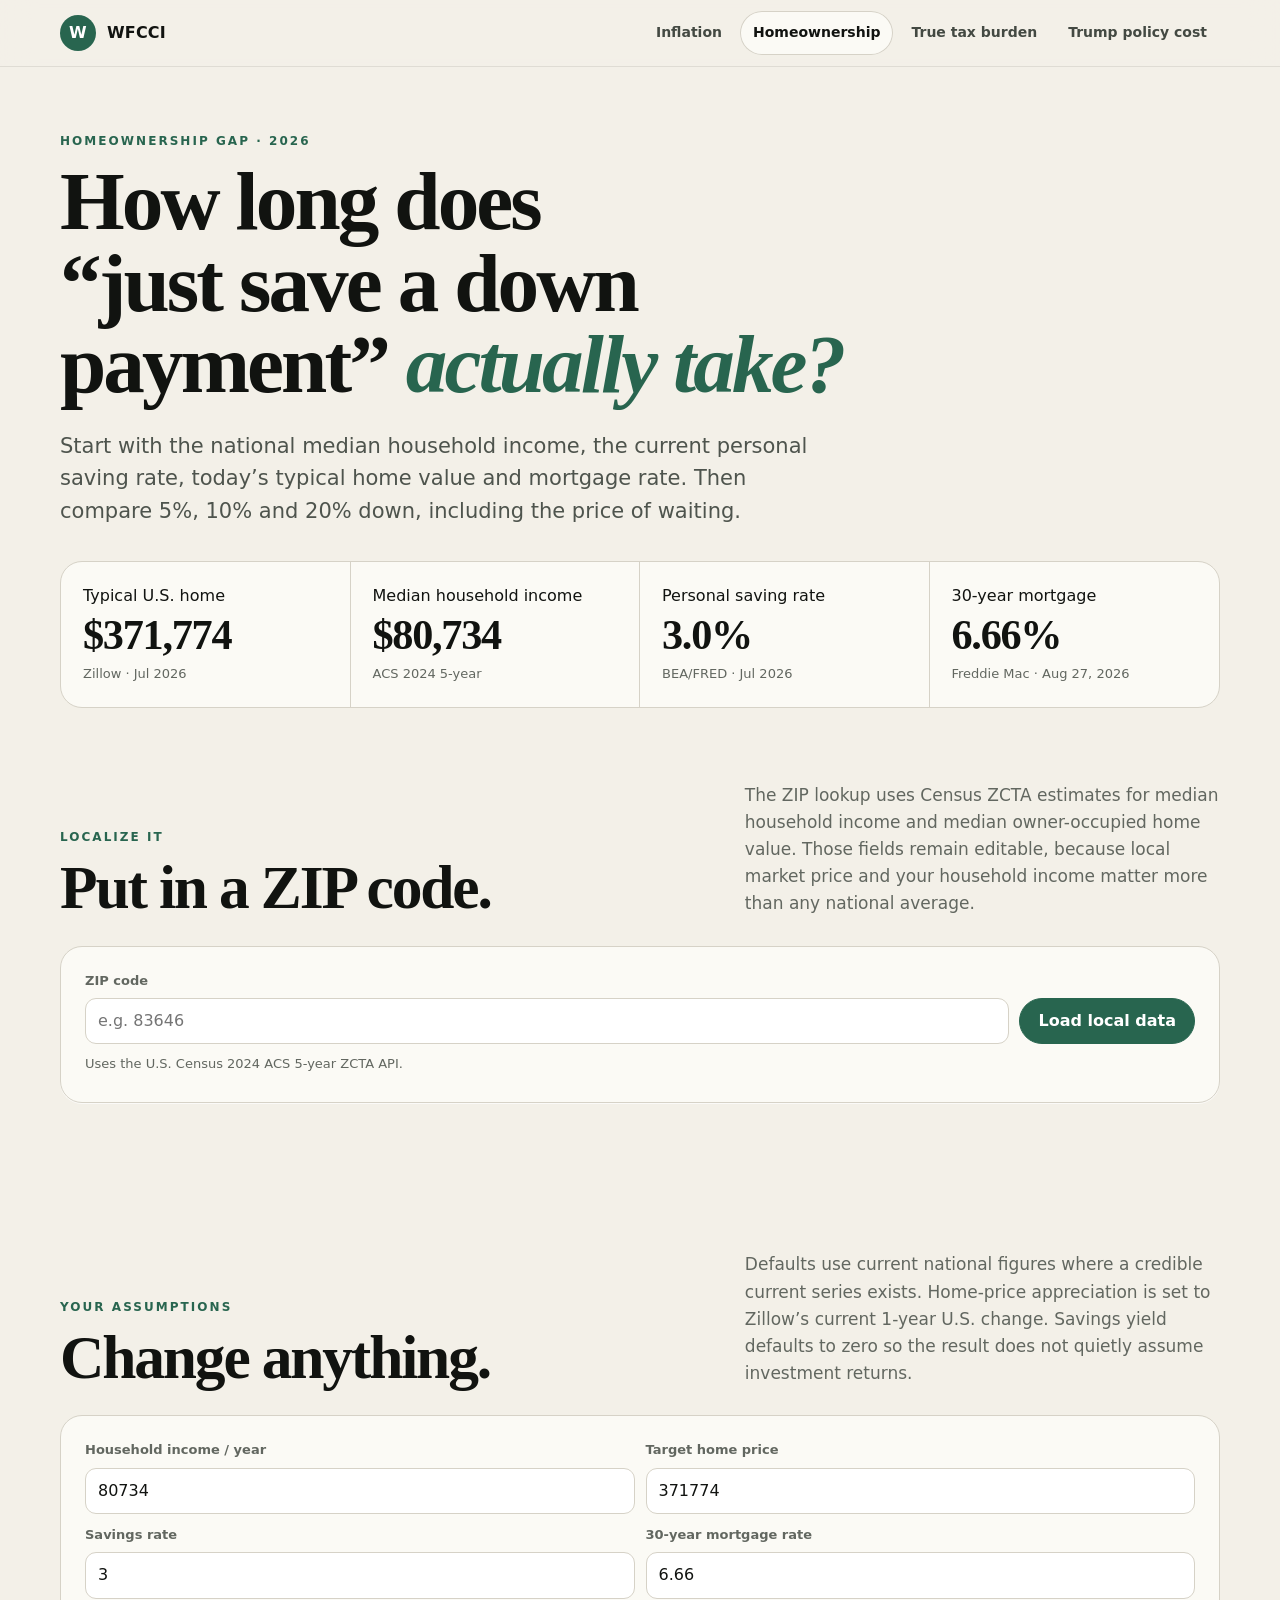
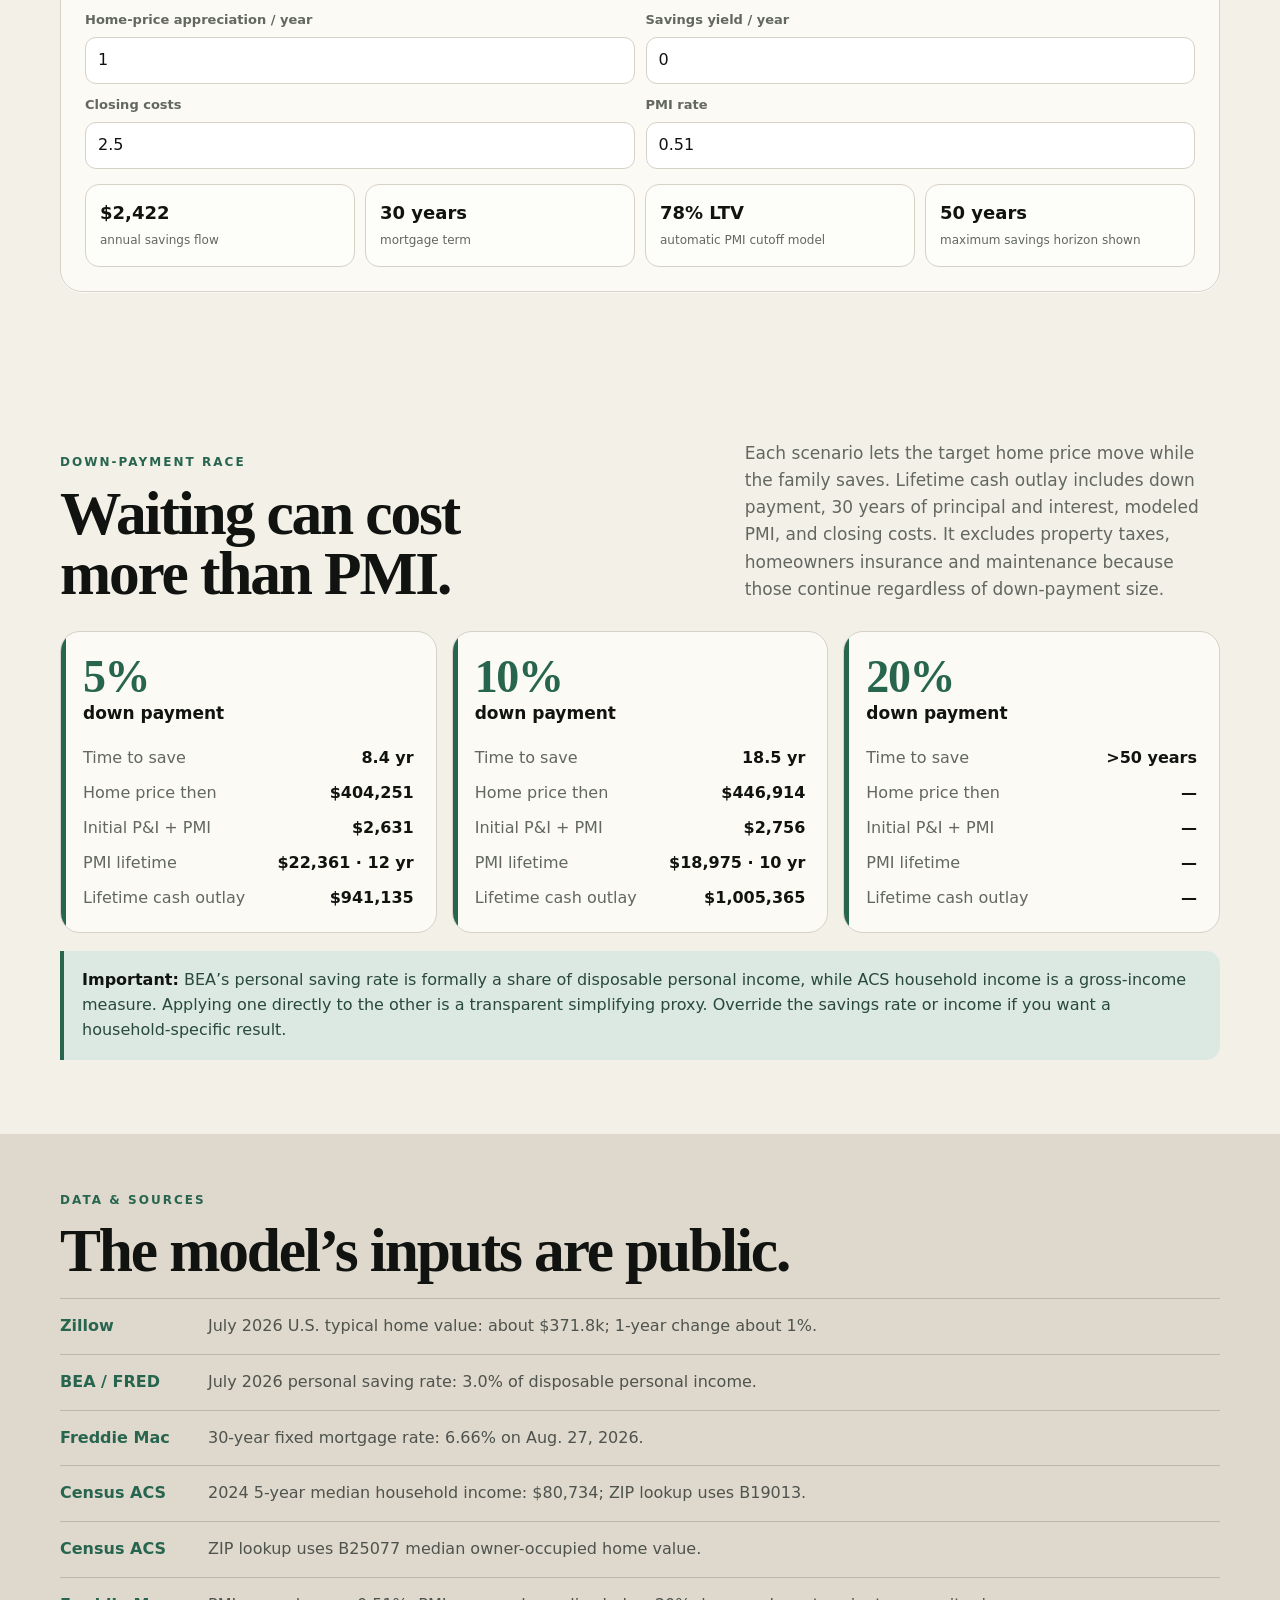
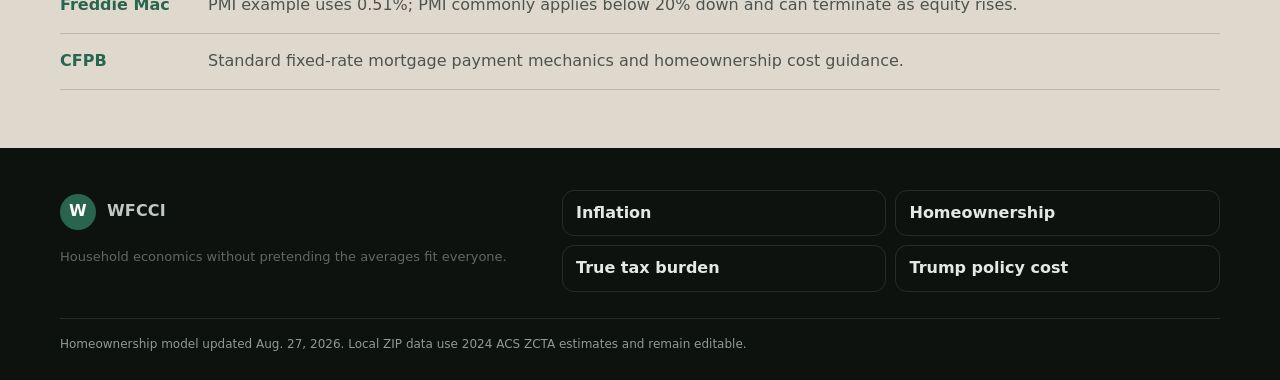
==== homeownership.html @ 3c5f601e "Improve mobile UX and add household cost pages" ====
<!doctype html><html lang="en"><head><meta charset="utf-8"><meta name="viewport" content="width=device-width,initial-scale=1,viewport-fit=cover"><meta name="theme-color" content="#f3f0e8"><title>Homeownership Gap — WFCCI</title><meta name="description" content="How long a working family must save for 5%, 10%, and 20% down, and how waiting changes lifetime home cost."><link rel="stylesheet" href="/site.css"></head>
<body data-page="home">
<header class="site-header"><div class="nav-main shell"><a class="brand" href="/"><span class="brand-mark">W</span><span>WFCCI</span></a><nav class="desktop-nav" aria-label="Primary"><a class="nav-link" data-nav="inflation" href="/">Inflation</a><a class="nav-link" data-nav="home" href="/homeownership.html">Homeownership</a><a class="nav-link" data-nav="tax" href="/tax-burden.html">True tax burden</a><a class="nav-link" data-nav="trump" href="/trump-cost.html">Trump policy cost</a></nav></div><nav class="mobile-tabs" aria-label="Primary mobile"><a class="nav-link" data-nav="inflation" href="/">Inflation</a><a class="nav-link" data-nav="home" href="/homeownership.html">Home</a><a class="nav-link" data-nav="tax" href="/tax-burden.html">Taxes</a><a class="nav-link" data-nav="trump" href="/trump-cost.html">Trump cost</a></nav></header>
<main>
<section class="page-intro shell"><p class="kicker">Homeownership gap · 2026</p><h1 class="display">How long does “just save a down payment” <em>actually take?</em></h1><p class="lead">Start with the national median household income, the current personal saving rate, today’s typical home value and mortgage rate. Then compare 5%, 10% and 20% down, including the price of waiting.</p></section>
<section class="shell metric-grid"><article class="metric"><span>Typical U.S. home</span><strong id="homeBase">$371,774</strong><p>Zillow · Jul 2026</p></article><article class="metric"><span>Median household income</span><strong id="incomeBase">$80,734</strong><p>ACS 2024 5-year</p></article><article class="metric"><span>Personal saving rate</span><strong>3.0%</strong><p>BEA/FRED · Jul 2026</p></article><article class="metric"><span>30-year mortgage</span><strong>6.66%</strong><p>Freddie Mac · Aug 27, 2026</p></article></section>
<section class="section shell"><div class="section-head"><div><p class="kicker">Localize it</p><h2 class="section-title">Put in a ZIP code.</h2></div><p>The ZIP lookup uses Census ZCTA estimates for median household income and median owner-occupied home value. Those fields remain editable, because local market price and your household income matter more than any national average.</p></div><div class="card card-pad"><form class="inline-form" id="zipForm"><div class="light-field"><label for="zipCode">ZIP code</label><input id="zipCode" inputmode="numeric" autocomplete="postal-code" maxlength="5" placeholder="e.g. 83646"></div><button class="btn primary" type="submit">Load local data</button></form><div class="status" id="zipStatus" aria-live="polite">Uses the U.S. Census 2024 ACS 5-year ZCTA API.</div></div></section>
<section class="section shell"><div class="section-head"><div><p class="kicker">Your assumptions</p><h2 class="section-title">Change anything.</h2></div><p>Defaults use current national figures where a credible current series exists. Home-price appreciation is set to Zillow’s current 1-year U.S. change. Savings yield defaults to zero so the result does not quietly assume investment returns.</p></div><div class="card card-pad"><div class="field-grid"><div class="light-field"><label for="householdIncome">Household income / year</label><input data-home-input id="householdIncome" type="number" inputmode="decimal" value="80734" min="0" step="1000"></div><div class="light-field"><label for="homePrice">Target home price</label><input data-home-input id="homePrice" type="number" inputmode="decimal" value="371774" min="0" step="5000"></div><div class="light-field"><label for="saveRate">Savings rate</label><input data-home-input id="saveRate" type="number" inputmode="decimal" value="3" min="0" max="100" step="0.1"></div><div class="light-field"><label for="mortgageRate">30-year mortgage rate</label><input data-home-input id="mortgageRate" type="number" inputmode="decimal" value="6.66" min="0" max="25" step="0.01"></div><div class="light-field"><label for="appreciationRate">Home-price appreciation / year</label><input data-home-input id="appreciationRate" type="number" inputmode="decimal" value="1" min="0" max="20" step="0.1"></div><div class="light-field"><label for="saveYield">Savings yield / year</label><input data-home-input id="saveYield" type="number" inputmode="decimal" value="0" min="0" max="20" step="0.1"></div><div class="light-field"><label for="closingRate">Closing costs</label><input data-home-input id="closingRate" type="number" inputmode="decimal" value="2.5" min="0" max="10" step="0.1"></div><div class="light-field"><label for="pmiRate">PMI rate</label><input data-home-input id="pmiRate" type="number" inputmode="decimal" value="0.51" min="0" max="5" step="0.01"></div></div><div class="assumption-strip"><div class="assumption"><strong id="annualSavings">—</strong><span>annual savings flow</span></div><div class="assumption"><strong>30 years</strong><span>mortgage term</span></div><div class="assumption"><strong>78% LTV</strong><span>automatic PMI cutoff model</span></div><div class="assumption"><strong>50 years</strong><span>maximum savings horizon shown</span></div></div></div></section>
<section class="section shell"><div class="section-head"><div><p class="kicker">Down-payment race</p><h2 class="section-title">Waiting can cost more than PMI.</h2></div><p>Each scenario lets the target home price move while the family saves. Lifetime cash outlay includes down payment, 30 years of principal and interest, modeled PMI, and closing costs. It excludes property taxes, homeowners insurance and maintenance because those continue regardless of down-payment size.</p></div><div class="scenario-grid"><article class="scenario" data-dp="5"><div class="dp">5%</div><h3>down payment</h3><dl><div><dt>Time to save</dt><dd data-years>—</dd></div><div><dt>Home price then</dt><dd data-price>—</dd></div><div><dt>Initial P&amp;I + PMI</dt><dd data-monthly>—</dd></div><div><dt>PMI lifetime</dt><dd data-pmi>—</dd></div><div><dt>Lifetime cash outlay</dt><dd data-outlay>—</dd></div></dl></article><article class="scenario" data-dp="10"><div class="dp">10%</div><h3>down payment</h3><dl><div><dt>Time to save</dt><dd data-years>—</dd></div><div><dt>Home price then</dt><dd data-price>—</dd></div><div><dt>Initial P&amp;I + PMI</dt><dd data-monthly>—</dd></div><div><dt>PMI lifetime</dt><dd data-pmi>—</dd></div><div><dt>Lifetime cash outlay</dt><dd data-outlay>—</dd></div></dl></article><article class="scenario" data-dp="20"><div class="dp">20%</div><h3>down payment</h3><dl><div><dt>Time to save</dt><dd data-years>—</dd></div><div><dt>Home price then</dt><dd data-price>—</dd></div><div><dt>Initial P&amp;I + PMI</dt><dd data-monthly>—</dd></div><div><dt>PMI lifetime</dt><dd data-pmi>—</dd></div><div><dt>Lifetime cash outlay</dt><dd data-outlay>—</dd></div></dl></article></div><div class="callout" style="margin-top:18px"><strong>Important:</strong> BEA’s personal saving rate is formally a share of disposable personal income, while ACS household income is a gross-income measure. Applying one directly to the other is a transparent simplifying proxy. Override the savings rate or income if you want a household-specific result.</div></section>
<section class="source-section"><div class="shell"><p class="kicker">Data & sources</p><h2 class="section-title">The model’s inputs are public.</h2><div class="source-list"><a class="source-link" href="https://www.zillow.com/research/"><strong>Zillow</strong><span>July 2026 U.S. typical home value: about $371.8k; 1-year change about 1%.</span></a><a class="source-link" href="https://fred.stlouisfed.org/data/PSAVERT"><strong>BEA / FRED</strong><span>July 2026 personal saving rate: 3.0% of disposable personal income.</span></a><a class="source-link" href="https://www.freddiemac.com/pmms"><strong>Freddie Mac</strong><span>30-year fixed mortgage rate: 6.66% on Aug. 27, 2026.</span></a><a class="source-link" href="https://data.census.gov/table/ACSDT5Y2024.B19013"><strong>Census ACS</strong><span>2024 5-year median household income: $80,734; ZIP lookup uses B19013.</span></a><a class="source-link" href="https://data.census.gov/table/ACSDT5Y2024.B25077"><strong>Census ACS</strong><span>ZIP lookup uses B25077 median owner-occupied home value.</span></a><a class="source-link" href="https://myhome.freddiemac.com/buying/breaking-down-pmi"><strong>Freddie Mac</strong><span>PMI example uses 0.51%; PMI commonly applies below 20% down and can terminate as equity rises.</span></a><a class="source-link" href="https://www.consumerfinance.gov/ask-cfpb/how-do-mortgage-lenders-calculate-monthly-payments-en-1965/"><strong>CFPB</strong><span>Standard fixed-rate mortgage payment mechanics and homeownership cost guidance.</span></a></div></div></section>
</main>
<footer class="site-footer"><div class="shell"><div class="footer-grid"><div><a class="brand" href="/"><span class="brand-mark">W</span><span>WFCCI</span></a><p class="small">Household economics without pretending the averages fit everyone.</p></div><nav class="footer-nav" aria-label="Footer"><a href="/">Inflation</a><a href="/homeownership.html">Homeownership</a><a href="/tax-burden.html">True tax burden</a><a href="/trump-cost.html">Trump policy cost</a></nav></div><div class="footer-note">Homeownership model updated Aug. 27, 2026. Local ZIP data use 2024 ACS ZCTA estimates and remain editable.</div></div></footer>
<script src="/app.js" defer></script></body></html>
---- site.css ----
:root{
  --bg:#f3f0e8;--paper:#fbfaf5;--ink:#111310;--muted:#626760;--line:#d6d2c7;
  --green:#28654f;--green-2:#387d65;--green-soft:#dce9e2;--gold:#b68435;
  --dark:#101714;--dark-2:#18221d;--danger:#9a3d34;--shadow:0 14px 40px rgba(20,24,20,.07);
  --radius:22px;--radius-sm:15px;--max:1160px;
}
*{box-sizing:border-box}
html{scroll-behavior:smooth;-webkit-text-size-adjust:100%}
body{margin:0;background:var(--bg);color:var(--ink);font-family:system-ui,-apple-system,BlinkMacSystemFont,"Segoe UI",sans-serif;line-height:1.55}
a{color:inherit}
button,input,select{font:inherit}
button,a,input,select{touch-action:manipulation}
img,svg{display:block;max-width:100%}
.shell{width:min(var(--max),calc(100% - 36px));margin-inline:auto}
.kicker{margin:0 0 12px;color:var(--green);font-size:12px;line-height:1.35;font-weight:850;letter-spacing:.17em;text-transform:uppercase}
.display,.section-title{margin:0;font-family:Georgia,"Times New Roman",serif;letter-spacing:-.035em;line-height:.98;text-wrap:balance}
.display{font-size:clamp(54px,6.5vw,86px)}
.section-title{font-size:clamp(40px,4.8vw,62px)}
.display em,.section-title em{color:var(--green);font-style:italic}
.lead{max-width:760px;margin:24px 0 0;color:#4e544d;font-size:clamp(18px,2vw,21px);line-height:1.55;text-wrap:pretty}
.muted{color:var(--muted)}
.small{font-size:13px;color:var(--muted)}
.num{font-family:Georgia,"Times New Roman",serif;font-variant-numeric:tabular-nums}

.site-header{position:sticky;top:0;z-index:50;background:color-mix(in srgb,var(--bg) 94%,transparent);backdrop-filter:blur(16px);border-bottom:1px solid rgba(17,19,16,.09)}
.nav-main{min-height:66px;display:flex;align-items:center;justify-content:space-between;gap:24px}
.brand{display:inline-flex;align-items:center;gap:11px;min-height:44px;text-decoration:none;font-weight:850;letter-spacing:.01em}
.brand-mark{width:36px;height:36px;border-radius:50%;display:grid;place-items:center;background:var(--green);color:white;font-weight:900}
.desktop-nav{display:flex;align-items:center;gap:5px}
.nav-link{display:inline-flex;min-height:44px;align-items:center;border-radius:999px;padding:9px 13px;text-decoration:none;font-size:14px;font-weight:720;color:#434942;white-space:nowrap}
.nav-link:hover,.nav-link[aria-current="page"]{background:var(--paper);color:var(--ink);box-shadow:inset 0 0 0 1px var(--line)}
.mobile-tabs{display:none;padding:0 18px 9px;gap:8px;overflow-x:auto;scrollbar-width:none;-webkit-overflow-scrolling:touch}
.mobile-tabs::-webkit-scrollbar{display:none}
.mobile-tabs .nav-link{flex:0 0 auto;background:rgba(255,255,255,.42);box-shadow:inset 0 0 0 1px rgba(17,19,16,.08)}
.mobile-tabs .nav-link[aria-current="page"]{background:var(--green);color:#fff;box-shadow:none}

.btn{display:inline-flex;min-height:46px;align-items:center;justify-content:center;gap:8px;border:1px solid var(--line);border-radius:999px;background:transparent;color:inherit;padding:10px 18px;text-decoration:none;font-weight:780;cursor:pointer}
.btn:hover{background:rgba(255,255,255,.52)}
.btn.primary{background:var(--green);border-color:var(--green);color:#fff}
.btn.primary:hover{background:#1f5642}
.btn.dark{background:var(--dark);border-color:var(--dark);color:#fff}

.hero{display:grid;grid-template-columns:minmax(0,1.25fr) minmax(280px,.75fr);gap:54px;align-items:center;padding:72px 0 44px}
.hero-actions{display:flex;gap:12px;flex-wrap:wrap;margin-top:30px}
.hero-card{background:var(--dark);color:#fff;border-radius:30px;padding:29px;box-shadow:var(--shadow)}
.hero-card .hero-number{font:700 clamp(62px,8vw,104px)/.9 Georgia,serif;letter-spacing:-.045em;margin:20px 0 12px;font-variant-numeric:tabular-nums}
.hero-card .subtle{color:#aab5af}
.hero-card-grid{display:grid;grid-template-columns:1fr 1fr;gap:16px;margin-top:24px;padding-top:18px;border-top:1px solid rgba(255,255,255,.13)}
.hero-card-grid>div{display:flex;justify-content:space-between;gap:10px}

.metric-grid{display:grid;grid-template-columns:repeat(4,1fr);background:var(--paper);border:1px solid var(--line);border-radius:var(--radius);overflow:hidden}
.metric{padding:22px;border-right:1px solid var(--line);min-width:0}
.metric:last-child{border-right:0}
.metric strong{display:block;margin-top:5px;font:700 clamp(31px,3.3vw,46px)/1 Georgia,serif;letter-spacing:-.03em;font-variant-numeric:tabular-nums}
.metric p{margin:8px 0 0;color:var(--muted);font-size:13px}

.section{padding:74px 0}
.section-head{display:grid;grid-template-columns:minmax(0,1.15fr) minmax(280px,.85fr);gap:42px;align-items:end;margin-bottom:28px}
.section-head>p{margin:0;color:var(--muted);font-size:17px;line-height:1.6;text-wrap:pretty}
.card{background:var(--paper);border:1px solid var(--line);border-radius:var(--radius);box-shadow:0 1px 0 rgba(255,255,255,.7);overflow:hidden}
.card-pad{padding:24px}
.chart-card{overflow:hidden}
.chart-toolbar{display:flex;align-items:center;justify-content:space-between;gap:14px;min-height:60px;padding:12px 18px;border-bottom:1px solid var(--line);font-size:14px}
.legend{display:flex;gap:16px;align-items:center;font-weight:750;flex-wrap:wrap}
.legend-item{display:flex;align-items:center;gap:7px}
.dot{width:10px;height:10px;border-radius:50%;display:inline-block;flex:0 0 auto}.dot.green{background:var(--green-2)}.dot.gold{background:var(--gold)}.dot.red{background:var(--danger)}
.chart-wrap{position:relative;width:100%;padding:8px 10px 10px}
.chart-wrap svg{width:100%;height:390px;overflow:visible}
.chart-note{min-height:22px;color:var(--muted);font-variant-numeric:tabular-nums}

.grid-3{display:grid;grid-template-columns:repeat(3,1fr);gap:15px}
.grid-2{display:grid;grid-template-columns:repeat(2,1fr);gap:16px}
.info-card{background:var(--paper);border:1px solid var(--line);border-radius:18px;padding:21px}
.info-card h3{margin:0 0 7px;font-size:18px}
.info-card .big{display:block;font:700 38px/1 Georgia,serif;letter-spacing:-.03em;color:var(--green);font-variant-numeric:tabular-nums}
.info-card p{margin:10px 0 0;color:var(--muted);font-size:14px}
.bar{height:8px;background:#e7e2d7;border-radius:999px;overflow:hidden;margin-top:14px}.bar>i{display:block;height:100%;background:var(--green-2);border-radius:inherit}

.dark-section{background:var(--dark);color:#fff;padding:76px 0}
.dark-section .kicker{color:#93c9b2}.dark-section .section-head>p,.dark-section .muted,.dark-section .small{color:#aab4ae}
.dark-card{background:var(--dark-2);border:1px solid rgba(255,255,255,.11);border-radius:22px;padding:23px}
.dark-card h3{margin:0 0 5px}.dark-card p{color:#aab4ae}
.field-grid{display:grid;grid-template-columns:repeat(2,1fr);gap:11px}
.field{display:grid;gap:7px}
.field label{font-size:13px;color:#b8c1bc;font-weight:700}
.field input,.field select,.light-field input,.light-field select{width:100%;min-height:46px;border-radius:11px;border:1px solid rgba(255,255,255,.12);background:#0f1512;color:#fff;padding:10px 12px;outline:none}
.field input:focus,.field select:focus{border-color:#72aa92;box-shadow:0 0 0 3px rgba(114,170,146,.17)}
.light-field{display:grid;gap:7px}
.light-field label{font-size:13px;color:var(--muted);font-weight:730}
.light-field input,.light-field select{background:#fff;color:var(--ink);border:1px solid var(--line)}
.light-field input:focus,.light-field select:focus{border-color:var(--green);box-shadow:0 0 0 3px rgba(40,101,79,.12)}
.result-big{font:700 clamp(46px,6vw,68px)/1 Georgia,serif;color:#9bd0b8;letter-spacing:-.035em;font-variant-numeric:tabular-nums;margin:10px 0 18px}
.result-list{display:grid;gap:11px;padding-top:16px;border-top:1px solid rgba(255,255,255,.12)}
.result-row{display:flex;justify-content:space-between;gap:20px;align-items:baseline}
.result-row span{color:#b6bfba}.result-row strong{font-variant-numeric:tabular-nums;text-align:right}

.table-wrap{overflow:auto;-webkit-overflow-scrolling:touch}
table{border-collapse:collapse;width:100%;min-width:720px}
th,td{padding:12px 14px;border-bottom:1px solid var(--line);text-align:right;font-variant-numeric:tabular-nums}
th{font-size:11px;text-transform:uppercase;letter-spacing:.08em;color:var(--muted)}
th:first-child,td:first-child{text-align:left}

.source-section{background:#dfd9cd;padding:58px 0}
.source-list{display:grid;gap:0;margin-top:18px;border-top:1px solid #beb7aa}
.source-link{display:grid;grid-template-columns:130px 1fr;gap:18px;padding:15px 0;border-bottom:1px solid #beb7aa;text-decoration:none}
.source-link strong{color:var(--green)}
.source-link span{color:#4e534d}

.page-intro{padding:66px 0 34px}
.page-intro .display{max-width:950px}
.control-panel{display:grid;grid-template-columns:minmax(0,1fr) minmax(300px,.8fr);gap:16px}
.inline-form{display:flex;gap:10px;align-items:end;flex-wrap:wrap}
.inline-form .light-field{min-width:190px;flex:1}
.status{min-height:24px;margin-top:10px;color:var(--muted);font-size:13px}
.scenario-grid{display:grid;grid-template-columns:repeat(3,1fr);gap:15px}
.scenario{position:relative;background:var(--paper);border:1px solid var(--line);border-radius:20px;padding:22px;overflow:hidden}
.scenario::before{content:"";position:absolute;inset:0 auto 0 0;width:5px;background:var(--green)}
.scenario h3{margin:0 0 2px;font-size:17px}.scenario .dp{font:700 46px/1 Georgia,serif;color:var(--green);letter-spacing:-.03em}
.scenario dl{display:grid;gap:10px;margin:20px 0 0}.scenario dl div{display:flex;justify-content:space-between;gap:15px}.scenario dt{color:var(--muted)}.scenario dd{margin:0;font-weight:780;text-align:right;font-variant-numeric:tabular-nums}
.assumption-strip{display:grid;grid-template-columns:repeat(4,1fr);gap:10px;margin-top:15px}.assumption{background:rgba(255,255,255,.45);border:1px solid var(--line);border-radius:14px;padding:14px}.assumption strong{display:block;font-size:18px;font-variant-numeric:tabular-nums}.assumption span{color:var(--muted);font-size:12px}

.tax-hero-number{font:700 clamp(64px,10vw,118px)/.85 Georgia,serif;color:var(--green);letter-spacing:-.05em;font-variant-numeric:tabular-nums;margin:20px 0 6px}
.tax-breakdown{display:grid;grid-template-columns:1fr 1fr;gap:12px;margin-top:18px}.tax-block{border-radius:16px;padding:17px;background:#f0ece2;border:1px solid var(--line)}.tax-block b{display:block;font:700 36px/1 Georgia,serif;letter-spacing:-.03em}.tax-block span{color:var(--muted);font-size:13px}
.tax-stack{display:flex;height:28px;border-radius:999px;overflow:hidden;background:#e4ded1;margin:18px 0 8px}.tax-stack .federal{background:var(--green);height:100%}.tax-stack .state{background:var(--gold);height:100%}
.chip-grid{display:flex;flex-wrap:wrap;gap:8px}.chip{display:inline-flex;align-items:center;min-height:38px;padding:7px 11px;border-radius:999px;background:#ece7dc;border:1px solid var(--line);font-size:13px;font-weight:700;color:#4f554f}

.policy-ledger{display:grid;grid-template-columns:repeat(3,1fr);gap:15px}.policy-card{background:var(--paper);border:1px solid var(--line);border-radius:20px;padding:21px}.policy-card .value{font:700 42px/1 Georgia,serif;letter-spacing:-.03em;font-variant-numeric:tabular-nums}.policy-card.cost .value{color:var(--danger)}.policy-card.offset .value{color:var(--green)}.policy-card.neutral .value{color:var(--gold)}.policy-card h3{margin:9px 0 6px;font-size:17px}.policy-card p{margin:0;color:var(--muted);font-size:13px}
.callout{border-left:4px solid var(--green);background:var(--green-soft);padding:17px 18px;border-radius:0 14px 14px 0;color:#29493d}.callout strong{color:var(--ink)}

.site-footer{background:#0d120f;color:#c1c8c4;padding:42px 0 26px}
.footer-grid{display:grid;grid-template-columns:1fr 1.4fr;gap:32px;align-items:start}.footer-nav{display:grid;grid-template-columns:repeat(2,minmax(0,1fr));gap:9px}.footer-nav a{display:flex;min-height:46px;align-items:center;padding:10px 13px;border:1px solid rgba(255,255,255,.11);border-radius:12px;text-decoration:none;color:#e4e8e5;font-weight:700}.footer-nav a:hover{background:rgba(255,255,255,.06)}.footer-note{margin-top:26px;padding-top:16px;border-top:1px solid rgba(255,255,255,.1);font-size:12px;color:#8f9a94}

@media(max-width:900px){
  .desktop-nav{display:none}.mobile-tabs{display:flex}
  .hero,.section-head,.control-panel,.footer-grid{grid-template-columns:1fr}
  .hero{gap:28px;padding-top:50px}
  .metric-grid{grid-template-columns:1fr 1fr}.metric:nth-child(2){border-right:0}.metric:nth-child(-n+2){border-bottom:1px solid var(--line)}
  .grid-3,.scenario-grid,.policy-ledger{grid-template-columns:1fr 1fr}
  .grid-2{grid-template-columns:1fr}
  .assumption-strip{grid-template-columns:1fr 1fr}
  .section-head{gap:18px}.section-head>p{max-width:760px}
}
@media(max-width:640px){
  .shell{width:min(100% - 28px,var(--max))}
  .nav-main{min-height:62px}.brand-mark{width:34px;height:34px}.mobile-tabs{padding-inline:14px}
  .display{font-size:clamp(42px,13vw,50px);line-height:.99;letter-spacing:-.03em}.section-title{font-size:clamp(35px,10vw,44px);line-height:1.01}
  .lead{font-size:18px;margin-top:18px;line-height:1.5}
  .hero{padding:43px 0 32px}.hero-actions{display:grid;grid-template-columns:1fr;margin-top:24px}.hero-actions .btn{width:100%}
  .hero-card{padding:22px;border-radius:23px}.hero-card .hero-number{font-size:64px;margin-top:14px}.hero-card-grid{grid-template-columns:1fr;gap:9px}
  .metric{padding:18px 15px}.metric strong{font-size:clamp(29px,9vw,38px)}.metric span{font-size:15px}
  .section{padding:55px 0}.section-head{margin-bottom:22px}.section-head>p{font-size:16px}
  .chart-toolbar{align-items:flex-start;flex-direction:column;gap:6px;padding:13px 14px}.chart-wrap{padding:4px 6px 8px}.chart-wrap svg{height:300px}.chart-note{font-size:13px}
  .grid-3,.scenario-grid,.policy-ledger,.field-grid{grid-template-columns:1fr}
  .card-pad,.dark-card,.info-card,.scenario,.policy-card{padding:18px}
  .dark-section{padding:58px 0}.result-big{font-size:52px}.result-row{gap:10px;font-size:14px}
  .assumption-strip{grid-template-columns:1fr 1fr}.assumption{padding:12px}.assumption strong{font-size:16px}
  .source-section{padding:46px 0}.source-link{grid-template-columns:1fr;gap:3px;padding:14px 0}.source-link span{font-size:14px}
  .page-intro{padding:46px 0 28px}.inline-form{display:grid;grid-template-columns:1fr}.inline-form .light-field{min-width:0}.inline-form .btn{width:100%}
  .tax-breakdown{grid-template-columns:1fr}.tax-hero-number{font-size:78px}
  .footer-grid{gap:24px}.footer-nav{grid-template-columns:1fr}.site-footer{padding-top:34px}
}
@media(prefers-reduced-motion:reduce){html{scroll-behavior:auto}*,*::before,*::after{animation-duration:.001ms!important;animation-iteration-count:1!important;transition-duration:.001ms!important}}
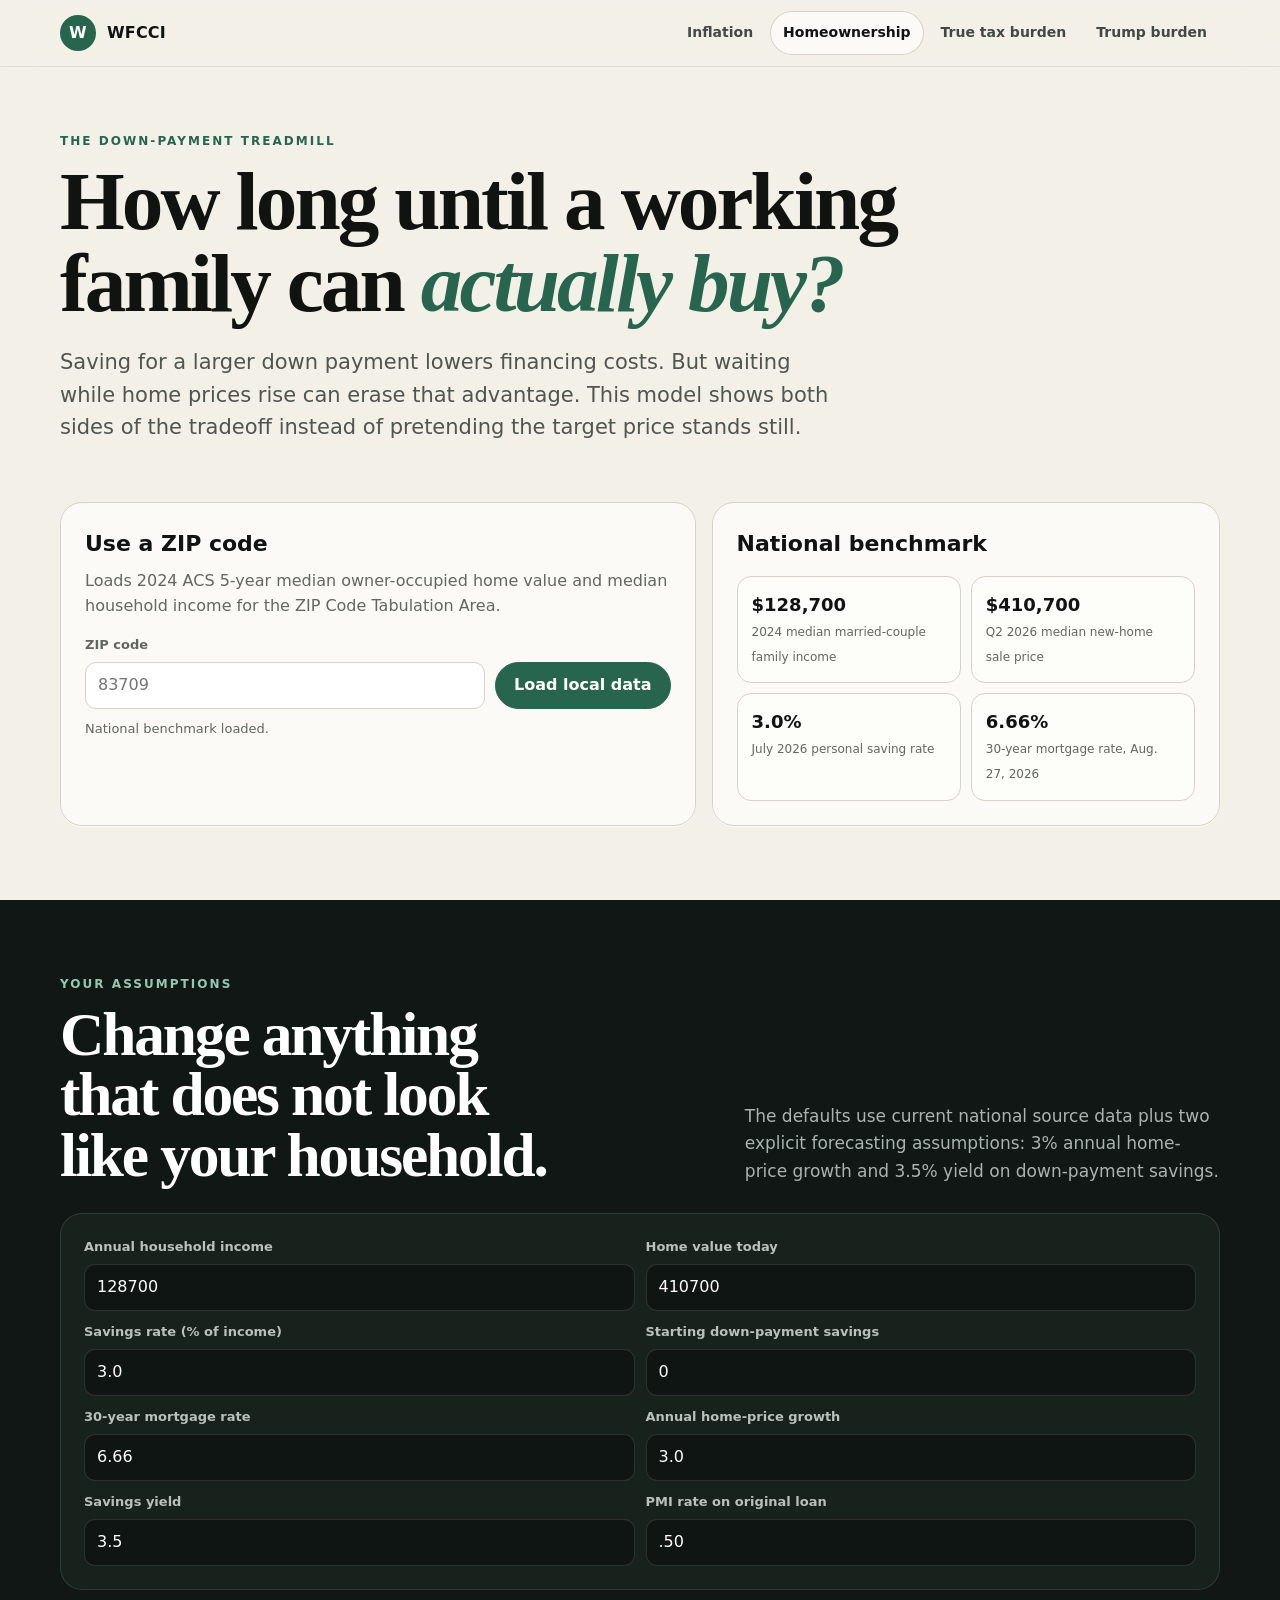
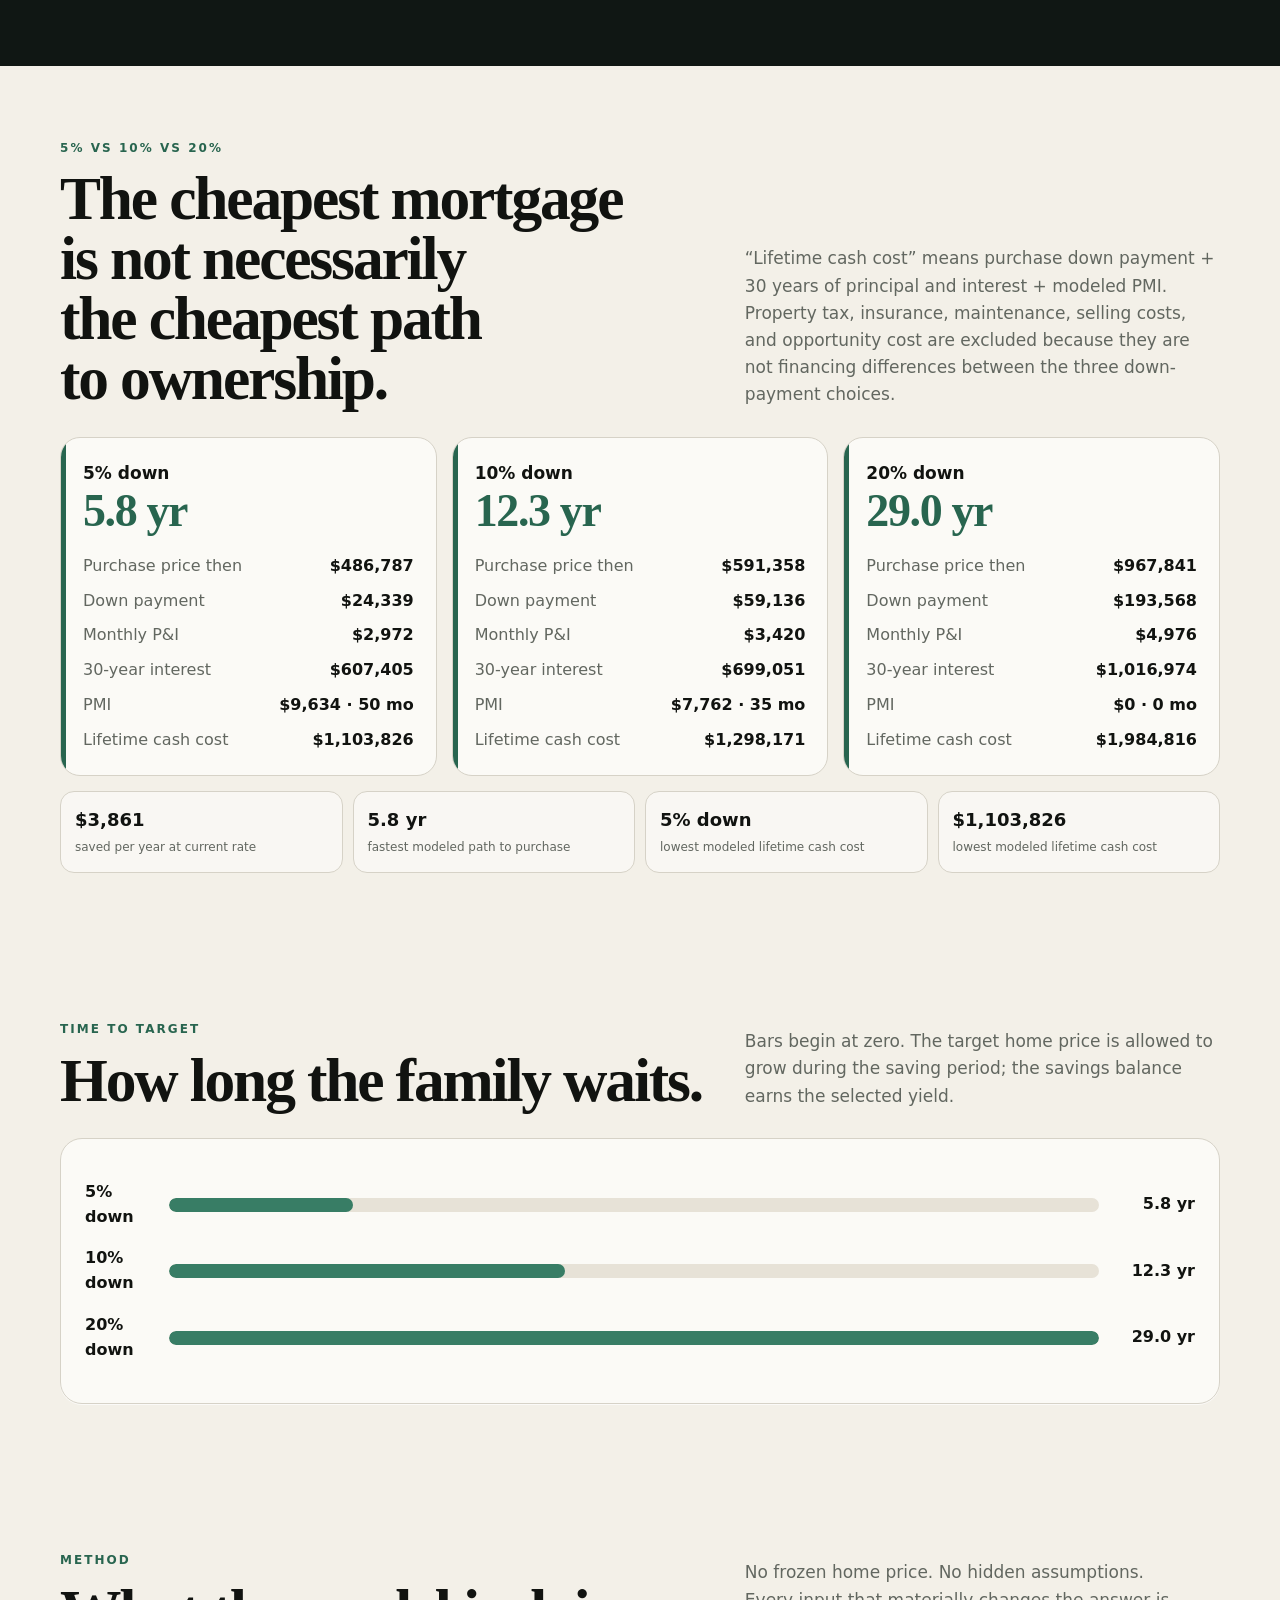
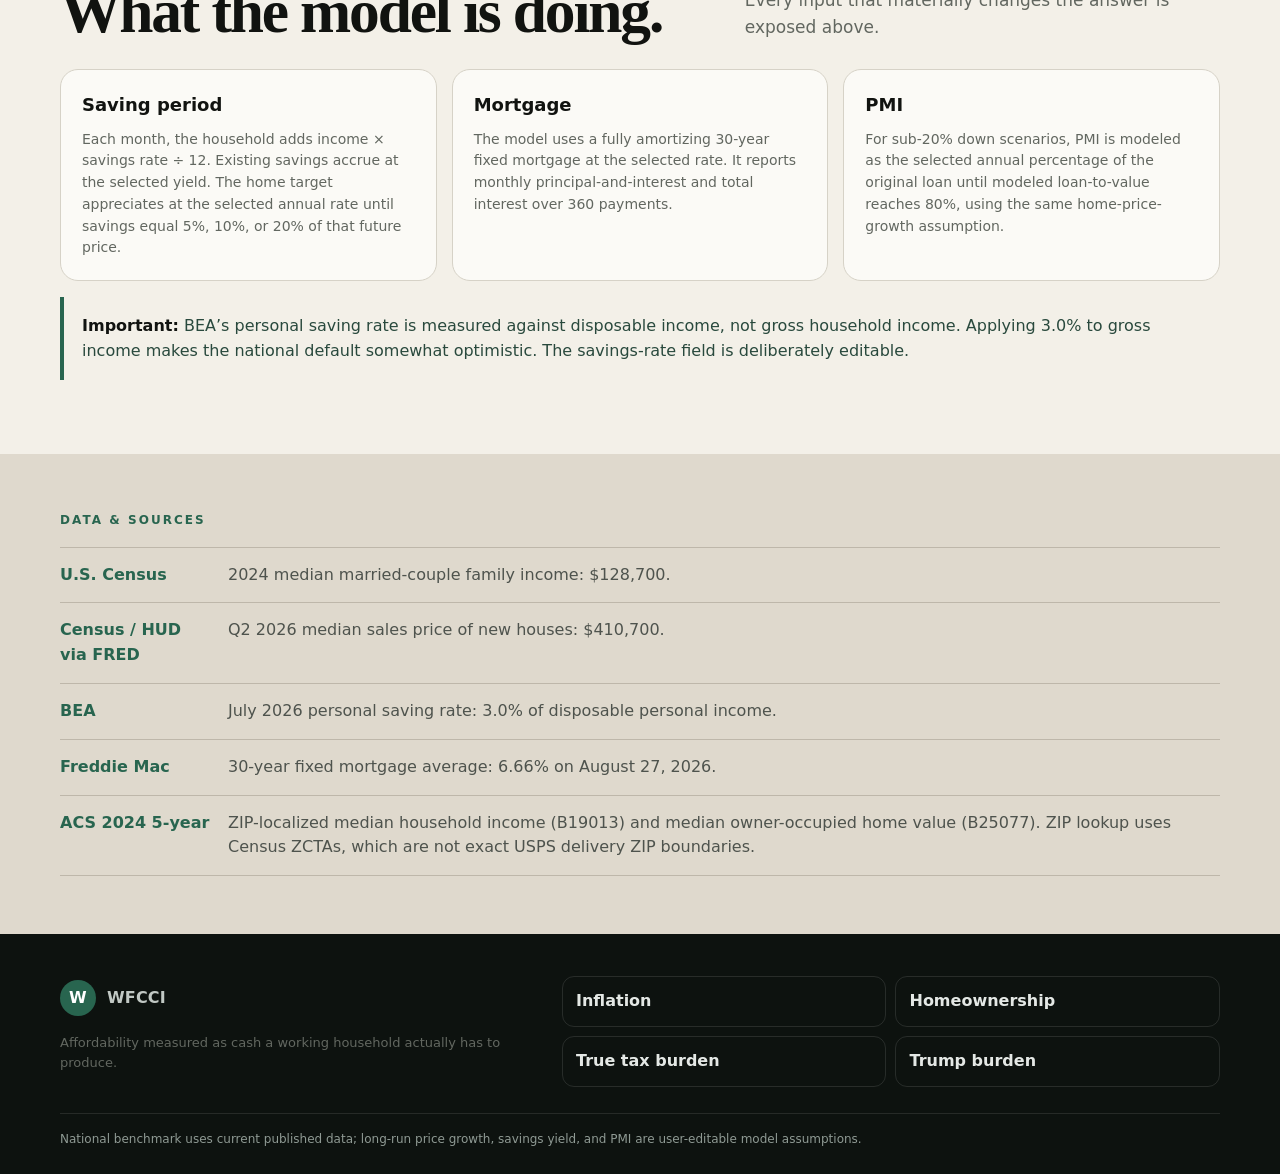
==== commit 8cc1e48b: "Rebuild homeownership page with realistic saving and lifetime cost model" ====
--- a/homeownership.html
+++ b/homeownership.html
@@ -1,13 +1,139 @@
-<!doctype html><html lang="en"><head><meta charset="utf-8"><meta name="viewport" content="width=device-width,initial-scale=1,viewport-fit=cover"><meta name="theme-color" content="#f3f0e8"><title>Homeownership Gap — WFCCI</title><meta name="description" content="How long a working family must save for 5%, 10%, and 20% down, and how waiting changes lifetime home cost."><link rel="stylesheet" href="/site.css"></head>
-<body data-page="home">
-<header class="site-header"><div class="nav-main shell"><a class="brand" href="/"><span class="brand-mark">W</span><span>WFCCI</span></a><nav class="desktop-nav" aria-label="Primary"><a class="nav-link" data-nav="inflation" href="/">Inflation</a><a class="nav-link" data-nav="home" href="/homeownership.html">Homeownership</a><a class="nav-link" data-nav="tax" href="/tax-burden.html">True tax burden</a><a class="nav-link" data-nav="trump" href="/trump-cost.html">Trump policy cost</a></nav></div><nav class="mobile-tabs" aria-label="Primary mobile"><a class="nav-link" data-nav="inflation" href="/">Inflation</a><a class="nav-link" data-nav="home" href="/homeownership.html">Home</a><a class="nav-link" data-nav="tax" href="/tax-burden.html">Taxes</a><a class="nav-link" data-nav="trump" href="/trump-cost.html">Trump cost</a></nav></header>
+<!doctype html>
+<html lang="en"><head><meta charset="utf-8"><meta name="viewport" content="width=device-width,initial-scale=1,viewport-fit=cover"><meta name="theme-color" content="#f3f0e8">
+<title>Homeownership — WFCCI</title><meta name="description" content="How long a working family needs to save for 5%, 10%, or 20% down, and what waiting does to the lifetime cash cost of a home.">
+<link rel="stylesheet" href="/styles.css"></head>
+<body>
+<header class="site-header">
+<nav class="nav-main shell" aria-label="Primary"><a class="brand" href="/"><span class="brand-mark">W</span><span>WFCCI</span></a><div class="desktop-nav"><a class="nav-link" href="/">Inflation</a><a class="nav-link" aria-current="page" href="/homeownership.html">Homeownership</a><a class="nav-link" href="/taxes.html">True tax burden</a><a class="nav-link" href="/trump-cost.html">Trump burden</a></div></nav>
+<div class="mobile-tabs" aria-label="Site sections"><a class="nav-link" href="/">Inflation</a><a class="nav-link" aria-current="page" href="/homeownership.html">Homeownership</a><a class="nav-link" href="/taxes.html">Taxes</a><a class="nav-link" href="/trump-cost.html">Trump burden</a></div>
+</header>
+
 <main>
-<section class="page-intro shell"><p class="kicker">Homeownership gap · 2026</p><h1 class="display">How long does “just save a down payment” <em>actually take?</em></h1><p class="lead">Start with the national median household income, the current personal saving rate, today’s typical home value and mortgage rate. Then compare 5%, 10% and 20% down, including the price of waiting.</p></section>
-<section class="shell metric-grid"><article class="metric"><span>Typical U.S. home</span><strong id="homeBase">$371,774</strong><p>Zillow · Jul 2026</p></article><article class="metric"><span>Median household income</span><strong id="incomeBase">$80,734</strong><p>ACS 2024 5-year</p></article><article class="metric"><span>Personal saving rate</span><strong>3.0%</strong><p>BEA/FRED · Jul 2026</p></article><article class="metric"><span>30-year mortgage</span><strong>6.66%</strong><p>Freddie Mac · Aug 27, 2026</p></article></section>
-<section class="section shell"><div class="section-head"><div><p class="kicker">Localize it</p><h2 class="section-title">Put in a ZIP code.</h2></div><p>The ZIP lookup uses Census ZCTA estimates for median household income and median owner-occupied home value. Those fields remain editable, because local market price and your household income matter more than any national average.</p></div><div class="card card-pad"><form class="inline-form" id="zipForm"><div class="light-field"><label for="zipCode">ZIP code</label><input id="zipCode" inputmode="numeric" autocomplete="postal-code" maxlength="5" placeholder="e.g. 83646"></div><button class="btn primary" type="submit">Load local data</button></form><div class="status" id="zipStatus" aria-live="polite">Uses the U.S. Census 2024 ACS 5-year ZCTA API.</div></div></section>
-<section class="section shell"><div class="section-head"><div><p class="kicker">Your assumptions</p><h2 class="section-title">Change anything.</h2></div><p>Defaults use current national figures where a credible current series exists. Home-price appreciation is set to Zillow’s current 1-year U.S. change. Savings yield defaults to zero so the result does not quietly assume investment returns.</p></div><div class="card card-pad"><div class="field-grid"><div class="light-field"><label for="householdIncome">Household income / year</label><input data-home-input id="householdIncome" type="number" inputmode="decimal" value="80734" min="0" step="1000"></div><div class="light-field"><label for="homePrice">Target home price</label><input data-home-input id="homePrice" type="number" inputmode="decimal" value="371774" min="0" step="5000"></div><div class="light-field"><label for="saveRate">Savings rate</label><input data-home-input id="saveRate" type="number" inputmode="decimal" value="3" min="0" max="100" step="0.1"></div><div class="light-field"><label for="mortgageRate">30-year mortgage rate</label><input data-home-input id="mortgageRate" type="number" inputmode="decimal" value="6.66" min="0" max="25" step="0.01"></div><div class="light-field"><label for="appreciationRate">Home-price appreciation / year</label><input data-home-input id="appreciationRate" type="number" inputmode="decimal" value="1" min="0" max="20" step="0.1"></div><div class="light-field"><label for="saveYield">Savings yield / year</label><input data-home-input id="saveYield" type="number" inputmode="decimal" value="0" min="0" max="20" step="0.1"></div><div class="light-field"><label for="closingRate">Closing costs</label><input data-home-input id="closingRate" type="number" inputmode="decimal" value="2.5" min="0" max="10" step="0.1"></div><div class="light-field"><label for="pmiRate">PMI rate</label><input data-home-input id="pmiRate" type="number" inputmode="decimal" value="0.51" min="0" max="5" step="0.01"></div></div><div class="assumption-strip"><div class="assumption"><strong id="annualSavings">—</strong><span>annual savings flow</span></div><div class="assumption"><strong>30 years</strong><span>mortgage term</span></div><div class="assumption"><strong>78% LTV</strong><span>automatic PMI cutoff model</span></div><div class="assumption"><strong>50 years</strong><span>maximum savings horizon shown</span></div></div></div></section>
-<section class="section shell"><div class="section-head"><div><p class="kicker">Down-payment race</p><h2 class="section-title">Waiting can cost more than PMI.</h2></div><p>Each scenario lets the target home price move while the family saves. Lifetime cash outlay includes down payment, 30 years of principal and interest, modeled PMI, and closing costs. It excludes property taxes, homeowners insurance and maintenance because those continue regardless of down-payment size.</p></div><div class="scenario-grid"><article class="scenario" data-dp="5"><div class="dp">5%</div><h3>down payment</h3><dl><div><dt>Time to save</dt><dd data-years>—</dd></div><div><dt>Home price then</dt><dd data-price>—</dd></div><div><dt>Initial P&amp;I + PMI</dt><dd data-monthly>—</dd></div><div><dt>PMI lifetime</dt><dd data-pmi>—</dd></div><div><dt>Lifetime cash outlay</dt><dd data-outlay>—</dd></div></dl></article><article class="scenario" data-dp="10"><div class="dp">10%</div><h3>down payment</h3><dl><div><dt>Time to save</dt><dd data-years>—</dd></div><div><dt>Home price then</dt><dd data-price>—</dd></div><div><dt>Initial P&amp;I + PMI</dt><dd data-monthly>—</dd></div><div><dt>PMI lifetime</dt><dd data-pmi>—</dd></div><div><dt>Lifetime cash outlay</dt><dd data-outlay>—</dd></div></dl></article><article class="scenario" data-dp="20"><div class="dp">20%</div><h3>down payment</h3><dl><div><dt>Time to save</dt><dd data-years>—</dd></div><div><dt>Home price then</dt><dd data-price>—</dd></div><div><dt>Initial P&amp;I + PMI</dt><dd data-monthly>—</dd></div><div><dt>PMI lifetime</dt><dd data-pmi>—</dd></div><div><dt>Lifetime cash outlay</dt><dd data-outlay>—</dd></div></dl></article></div><div class="callout" style="margin-top:18px"><strong>Important:</strong> BEA’s personal saving rate is formally a share of disposable personal income, while ACS household income is a gross-income measure. Applying one directly to the other is a transparent simplifying proxy. Override the savings rate or income if you want a household-specific result.</div></section>
-<section class="source-section"><div class="shell"><p class="kicker">Data & sources</p><h2 class="section-title">The model’s inputs are public.</h2><div class="source-list"><a class="source-link" href="https://www.zillow.com/research/"><strong>Zillow</strong><span>July 2026 U.S. typical home value: about $371.8k; 1-year change about 1%.</span></a><a class="source-link" href="https://fred.stlouisfed.org/data/PSAVERT"><strong>BEA / FRED</strong><span>July 2026 personal saving rate: 3.0% of disposable personal income.</span></a><a class="source-link" href="https://www.freddiemac.com/pmms"><strong>Freddie Mac</strong><span>30-year fixed mortgage rate: 6.66% on Aug. 27, 2026.</span></a><a class="source-link" href="https://data.census.gov/table/ACSDT5Y2024.B19013"><strong>Census ACS</strong><span>2024 5-year median household income: $80,734; ZIP lookup uses B19013.</span></a><a class="source-link" href="https://data.census.gov/table/ACSDT5Y2024.B25077"><strong>Census ACS</strong><span>ZIP lookup uses B25077 median owner-occupied home value.</span></a><a class="source-link" href="https://myhome.freddiemac.com/buying/breaking-down-pmi"><strong>Freddie Mac</strong><span>PMI example uses 0.51%; PMI commonly applies below 20% down and can terminate as equity rises.</span></a><a class="source-link" href="https://www.consumerfinance.gov/ask-cfpb/how-do-mortgage-lenders-calculate-monthly-payments-en-1965/"><strong>CFPB</strong><span>Standard fixed-rate mortgage payment mechanics and homeownership cost guidance.</span></a></div></div></section>
+<section class="page-intro shell">
+<p class="kicker">The down-payment treadmill</p>
+<h1 class="display">How long until a working family can <em>actually buy?</em></h1>
+<p class="lead">Saving for a larger down payment lowers financing costs. But waiting while home prices rise can erase that advantage. This model shows both sides of the tradeoff instead of pretending the target price stands still.</p>
+</section>
+
+<section class="section shell" style="padding-top:24px">
+<div class="control-panel">
+<div class="card card-pad">
+<h2 style="margin:0 0 8px;font-size:22px">Use a ZIP code</h2>
+<p class="muted" style="margin:0 0 16px">Loads 2024 ACS 5-year median owner-occupied home value and median household income for the ZIP Code Tabulation Area.</p>
+<div class="inline-form"><div class="light-field"><label for="zip">ZIP code</label><input id="zip" inputmode="numeric" autocomplete="postal-code" maxlength="5" placeholder="83709"></div><button class="btn primary" id="zipBtn" type="button">Load local data</button></div>
+<div class="status" id="zipStatus">National benchmark loaded.</div>
+</div>
+<div class="card card-pad">
+<h2 style="margin:0 0 8px;font-size:22px">National benchmark</h2>
+<div class="assumption-strip" style="grid-template-columns:1fr 1fr">
+<div class="assumption"><strong>$128,700</strong><span>2024 median married-couple family income</span></div>
+<div class="assumption"><strong>$410,700</strong><span>Q2 2026 median new-home sale price</span></div>
+<div class="assumption"><strong>3.0%</strong><span>July 2026 personal saving rate</span></div>
+<div class="assumption"><strong>6.66%</strong><span>30-year mortgage rate, Aug. 27, 2026</span></div>
+</div>
+</div>
+</div>
+</section>
+
+<section class="dark-section">
+<div class="shell">
+<div class="section-head"><div><p class="kicker">Your assumptions</p><h2 class="section-title">Change anything that does not look like your household.</h2></div><p>The defaults use current national source data plus two explicit forecasting assumptions: 3% annual home-price growth and 3.5% yield on down-payment savings.</p></div>
+<div class="dark-card">
+<div class="field-grid">
+<div class="field"><label for="income">Annual household income</label><input id="income" type="number" min="0" step="1000" value="128700"></div>
+<div class="field"><label for="homePrice">Home value today</label><input id="homePrice" type="number" min="0" step="5000" value="410700"></div>
+<div class="field"><label for="saveRate">Savings rate (% of income)</label><input id="saveRate" type="number" min="0" max="100" step=".1" value="3.0"></div>
+<div class="field"><label for="startingSavings">Starting down-payment savings</label><input id="startingSavings" type="number" min="0" step="1000" value="0"></div>
+<div class="field"><label for="mortgageRate">30-year mortgage rate</label><input id="mortgageRate" type="number" min="0" max="20" step=".01" value="6.66"></div>
+<div class="field"><label for="priceGrowth">Annual home-price growth</label><input id="priceGrowth" type="number" min="-10" max="20" step=".1" value="3.0"></div>
+<div class="field"><label for="savingsYield">Savings yield</label><input id="savingsYield" type="number" min="0" max="20" step=".1" value="3.5"></div>
+<div class="field"><label for="pmiRate">PMI rate on original loan</label><input id="pmiRate" type="number" min="0" max="5" step=".05" value=".50"></div>
+</div>
+</div>
+</div>
+</section>
+
+<section class="section shell">
+<div class="section-head"><div><p class="kicker">5% vs 10% vs 20%</p><h2 class="section-title">The cheapest mortgage is not necessarily the cheapest path to ownership.</h2></div><p>“Lifetime cash cost” means purchase down payment + 30 years of principal and interest + modeled PMI. Property tax, insurance, maintenance, selling costs, and opportunity cost are excluded because they are not financing differences between the three down-payment choices.</p></div>
+<div class="scenario-grid" id="scenarioGrid"></div>
+<div class="assumption-strip" id="summaryStrip"></div>
+</section>
+
+<section class="section shell">
+<div class="section-head"><div><p class="kicker">Time to target</p><h2 class="section-title">How long the family waits.</h2></div><p>Bars begin at zero. The target home price is allowed to grow during the saving period; the savings balance earns the selected yield.</p></div>
+<div class="card card-pad"><div id="saveBars"></div></div>
+</section>
+
+<section class="section shell" id="method">
+<div class="section-head"><div><p class="kicker">Method</p><h2 class="section-title">What the model is doing.</h2></div><p>No frozen home price. No hidden assumptions. Every input that materially changes the answer is exposed above.</p></div>
+<div class="grid-3">
+<article class="info-card"><h3>Saving period</h3><p>Each month, the household adds income × savings rate ÷ 12. Existing savings accrue at the selected yield. The home target appreciates at the selected annual rate until savings equal 5%, 10%, or 20% of that future price.</p></article>
+<article class="info-card"><h3>Mortgage</h3><p>The model uses a fully amortizing 30-year fixed mortgage at the selected rate. It reports monthly principal-and-interest and total interest over 360 payments.</p></article>
+<article class="info-card"><h3>PMI</h3><p>For sub-20% down scenarios, PMI is modeled as the selected annual percentage of the original loan until modeled loan-to-value reaches 80%, using the same home-price-growth assumption.</p></article>
+</div>
+<div class="callout" style="margin-top:16px"><strong>Important:</strong> BEA’s personal saving rate is measured against disposable income, not gross household income. Applying 3.0% to gross income makes the national default somewhat optimistic. The savings-rate field is deliberately editable.</div>
+</section>
+
+<section class="source-section"><div class="shell"><p class="kicker">Data & sources</p><div class="source-list">
+<a class="source-link" href="https://www.census.gov/library/publications/2025/demo/p60-286.html" target="_blank" rel="noreferrer"><strong>U.S. Census</strong><span>2024 median married-couple family income: $128,700.</span></a>
+<a class="source-link" href="https://fred.stlouisfed.org/series/MSPUS" target="_blank" rel="noreferrer"><strong>Census / HUD via FRED</strong><span>Q2 2026 median sales price of new houses: $410,700.</span></a>
+<a class="source-link" href="https://www.bea.gov/data/income-saving/personal-saving-rate" target="_blank" rel="noreferrer"><strong>BEA</strong><span>July 2026 personal saving rate: 3.0% of disposable personal income.</span></a>
+<a class="source-link" href="https://www.freddiemac.com/pmms" target="_blank" rel="noreferrer"><strong>Freddie Mac</strong><span>30-year fixed mortgage average: 6.66% on August 27, 2026.</span></a>
+<a class="source-link" href="https://api.census.gov/data/2024/acs/acs5.html" target="_blank" rel="noreferrer"><strong>ACS 2024 5-year</strong><span>ZIP-localized median household income (B19013) and median owner-occupied home value (B25077). ZIP lookup uses Census ZCTAs, which are not exact USPS delivery ZIP boundaries.</span></a>
+</div></div></section>
 </main>
-<footer class="site-footer"><div class="shell"><div class="footer-grid"><div><a class="brand" href="/"><span class="brand-mark">W</span><span>WFCCI</span></a><p class="small">Household economics without pretending the averages fit everyone.</p></div><nav class="footer-nav" aria-label="Footer"><a href="/">Inflation</a><a href="/homeownership.html">Homeownership</a><a href="/tax-burden.html">True tax burden</a><a href="/trump-cost.html">Trump policy cost</a></nav></div><div class="footer-note">Homeownership model updated Aug. 27, 2026. Local ZIP data use 2024 ACS ZCTA estimates and remain editable.</div></div></footer>
-<script src="/app.js" defer></script></body></html>+
+<footer class="site-footer"><div class="shell"><div class="footer-grid"><div><a class="brand" href="/"><span class="brand-mark">W</span><span>WFCCI</span></a><p class="small">Affordability measured as cash a working household actually has to produce.</p></div><nav class="footer-nav" aria-label="Footer"><a href="/">Inflation</a><a href="/homeownership.html">Homeownership</a><a href="/taxes.html">True tax burden</a><a href="/trump-cost.html">Trump burden</a></nav></div><div class="footer-note">National benchmark uses current published data; long-run price growth, savings yield, and PMI are user-editable model assumptions.</div></div></footer>
+
+<script src="/site.js"></script>
+<script>
+const qs=id=>document.getElementById(id);
+function yearsLabel(months){if(months==null)return "Never"; if(months<24)return months+" mo"; return (months/12).toFixed(1)+" yr"}
+function solveSave(dp,price,income,saveRate,start,priceGrowth,savingsYield){
+  let bal=start, annualSave=income*saveRate, max=1200;
+  for(let m=0;m<=max;m++){
+    const futurePrice=price*Math.pow(1+priceGrowth,m/12);
+    if(bal>=futurePrice*dp) return {months:m,savings:bal,price:futurePrice};
+    bal=bal*(1+savingsYield/12)+annualSave/12;
+  }
+  return null;
+}
+function loanBalance(principal,rate,payment,month){let bal=principal,r=rate/12;for(let i=0;i<month;i++)bal=bal*(1+r)-payment;return Math.max(0,bal)}
+function pmiMonths(price,down,rate,pmiRate,appreciation){
+  if(down>=.20)return 0;const loan=price*(1-down),pmt=WF.mortgagePayment(loan,rate,30);
+  for(let m=1;m<=360;m++){const bal=loanBalance(loan,rate,pmt,m),value=price*Math.pow(1+appreciation,m/12);if(bal/value<=.80)return m}
+  return 360;
+}
+function render(){
+  const income=Math.max(0,+qs("income").value||0), price=Math.max(0,+qs("homePrice").value||0), saveRate=Math.max(0,+qs("saveRate").value||0)/100, start=Math.max(0,+qs("startingSavings").value||0), rate=Math.max(0,+qs("mortgageRate").value||0)/100, growth=(+qs("priceGrowth").value||0)/100, sy=Math.max(0,+qs("savingsYield").value||0)/100, pmi=Math.max(0,+qs("pmiRate").value||0)/100;
+  const dps=[.05,.10,.20], results=dps.map(dp=>{
+    const s=solveSave(dp,price,income,saveRate,start,growth,sy);
+    if(!s)return {dp,unreachable:true};
+    const down=s.price*dp, loan=s.price-down, monthly=WF.mortgagePayment(loan,rate,30), totalPI=monthly*360, interest=totalPI-loan, pm=pmiMonths(s.price,dp,rate,pmi,growth), pmiCost=loan*pmi*(pm/12), life=down+totalPI+pmiCost;
+    return {dp,...s,down,loan,monthly,interest,pm,pmiCost,life};
+  });
+  qs("scenarioGrid").innerHTML=results.map(r=>r.unreachable?'<article class="scenario"><h3>'+Math.round(r.dp*100)+'% down</h3><div class="dp">Not reached</div><p class="muted">Under these assumptions the down-payment target outruns savings for 100 years.</p></article>':'<article class="scenario"><h3>'+Math.round(r.dp*100)+'% down</h3><div class="dp">'+yearsLabel(r.months)+'</div><dl><div><dt>Purchase price then</dt><dd>'+WF.money(r.price)+'</dd></div><div><dt>Down payment</dt><dd>'+WF.money(r.down)+'</dd></div><div><dt>Monthly P&I</dt><dd>'+WF.money(r.monthly)+'</dd></div><div><dt>30-year interest</dt><dd>'+WF.money(r.interest)+'</dd></div><div><dt>PMI</dt><dd>'+WF.money(r.pmiCost)+' · '+r.pm+' mo</dd></div><div><dt>Lifetime cash cost</dt><dd>'+WF.money(r.life)+'</dd></div></dl></article>').join("");
+  const valid=results.filter(r=>!r.unreachable), fastest=[...valid].sort((a,b)=>a.months-b.months)[0], cheapest=[...valid].sort((a,b)=>a.life-b.life)[0];
+  qs("summaryStrip").innerHTML='<div class="assumption"><strong>'+WF.money(income*saveRate)+'</strong><span>saved per year at current rate</span></div><div class="assumption"><strong>'+(fastest?yearsLabel(fastest.months):"—")+'</strong><span>fastest modeled path to purchase</span></div><div class="assumption"><strong>'+(cheapest?Math.round(cheapest.dp*100)+"% down":"—")+'</strong><span>lowest modeled lifetime cash cost</span></div><div class="assumption"><strong>'+WF.money(cheapest?.life||0)+'</strong><span>lowest modeled lifetime cash cost</span></div>';
+  const max=Math.max(1,...valid.map(r=>r.months/12));
+  qs("saveBars").innerHTML=results.map(r=>{const yrs=r.unreachable?100:r.months/12,w=Math.min(100,yrs/max*100);return '<div style="display:grid;grid-template-columns:72px 1fr 84px;gap:12px;align-items:center;margin:17px 0"><strong>'+Math.round(r.dp*100)+'% down</strong><div class="bar" style="margin:0;height:14px"><i style="width:'+w+'%"></i></div><strong style="text-align:right;font-variant-numeric:tabular-nums">'+(r.unreachable?'100+ yr':yrs.toFixed(1)+' yr')+'</strong></div>'}).join("");
+}
+document.querySelectorAll("input").forEach(i=>{if(i.id!=="zip")i.addEventListener("input",render)});render();
+
+qs("zipBtn").addEventListener("click",async()=>{
+  const zip=qs("zip").value.trim();
+  if(!/^\d{5}$/.test(zip)){qs("zipStatus").textContent="Enter a five-digit ZIP code.";return}
+  qs("zipBtn").disabled=true;qs("zipStatus").textContent="Loading Census ACS data…";
+  try{
+    const u="https://api.census.gov/data/2024/acs/acs5?get=NAME,B25077_001E,B19013_001E&for=zip%20code%20tabulation%20area:"+encodeURIComponent(zip);
+    const res=await fetch(u);if(!res.ok)throw new Error("lookup failed");const data=await res.json();
+    if(!data[1])throw new Error("no data");
+    const h=data[0],v=data[1],obj=Object.fromEntries(h.map((k,i)=>[k,v[i]])),home=+obj.B25077_001E,income=+obj.B19013_001E;
+    if(home>0)qs("homePrice").value=Math.round(home);if(income>0)qs("income").value=Math.round(income);
+    qs("zipStatus").textContent=obj.NAME+" · ACS 2024 5-year. Loaded median owner-occupied value "+WF.money(home)+" and median household income "+WF.money(income)+".";
+    render();
+  }catch(e){qs("zipStatus").textContent="Census lookup failed for that ZIP. You can still enter local income and home value manually."}
+  finally{qs("zipBtn").disabled=false}
+});
+</script>
+</body></html>
--- a/styles.css
+++ b/styles.css
@@ -0,0 +1,95 @@
+:root{--bg:#f3f0e8;--paper:#fbfaf6;--ink:#111310;--muted:#626760;--line:#d6d2c7;--green:#28654f;--green2:#387d65;--gold:#b68435;--red:#9a3d34;--dark:#101714;--dark2:#18221d;--soft:#e7e3d8;--radius:22px;--max:1160px}
+*{box-sizing:border-box}
+html{scroll-behavior:smooth;-webkit-text-size-adjust:100%}
+body{margin:0;background:var(--bg);color:var(--ink);font-family:system-ui,-apple-system,BlinkMacSystemFont,"Segoe UI",sans-serif;line-height:1.55}
+a{color:inherit}button,input,select{font:inherit}
+button,a,input,select{touch-action:manipulation}
+img,svg{display:block;max-width:100%}
+.shell{width:min(var(--max),calc(100% - 36px));margin-inline:auto}
+.kicker{margin:0 0 12px;color:var(--green);font-size:12px;line-height:1.35;font-weight:850;letter-spacing:.17em;text-transform:uppercase}
+.display,.section-title{margin:0;font-family:Georgia,"Times New Roman",serif;letter-spacing:-.035em;line-height:.98;text-wrap:balance}
+.display{font-size:clamp(52px,6.5vw,86px)}
+.section-title{font-size:clamp(40px,4.8vw,62px)}
+.display em,.section-title em{color:var(--green);font-style:italic}
+.lead{max-width:780px;margin:22px 0 0;color:#50564f;font-size:clamp(18px,2vw,21px);line-height:1.55;text-wrap:pretty}
+.muted{color:var(--muted)}.small{font-size:13px;color:var(--muted)}.num{font-family:Georgia,"Times New Roman",serif;font-variant-numeric:tabular-nums}
+.site-header{position:sticky;top:0;z-index:50;background:color-mix(in srgb,var(--bg) 94%,transparent);backdrop-filter:blur(16px);border-bottom:1px solid rgba(17,19,16,.09)}
+.nav-main{min-height:66px;display:flex;align-items:center;justify-content:space-between;gap:24px}
+.brand{display:inline-flex;min-height:44px;align-items:center;gap:11px;text-decoration:none;font-weight:850;letter-spacing:.01em}
+.brand-mark{width:36px;height:36px;border-radius:50%;display:grid;place-items:center;background:var(--green);color:#fff;font-weight:900}
+.desktop-nav{display:flex;align-items:center;gap:4px}
+.nav-link{display:inline-flex;min-height:44px;align-items:center;border-radius:999px;padding:9px 13px;text-decoration:none;font-size:14px;font-weight:720;color:#434942;white-space:nowrap}
+.nav-link:hover,.nav-link[aria-current="page"]{background:var(--paper);color:var(--ink);box-shadow:inset 0 0 0 1px var(--line)}
+.mobile-tabs{display:none;padding:0 18px 9px;gap:8px;overflow-x:auto;scrollbar-width:none;-webkit-overflow-scrolling:touch}
+.mobile-tabs::-webkit-scrollbar{display:none}.mobile-tabs .nav-link{flex:0 0 auto;background:rgba(255,255,255,.42);box-shadow:inset 0 0 0 1px rgba(17,19,16,.08)}
+.mobile-tabs .nav-link[aria-current="page"]{background:var(--green);color:#fff;box-shadow:none}
+.btn{display:inline-flex;min-height:46px;align-items:center;justify-content:center;gap:8px;border:1px solid var(--line);border-radius:999px;background:transparent;color:inherit;padding:10px 18px;text-decoration:none;font-weight:780;cursor:pointer}
+.btn.primary{background:var(--green);border-color:var(--green);color:#fff}.btn.primary:hover{background:#1f5642}.btn.dark{background:var(--dark);border-color:var(--dark);color:#fff}
+.hero{display:grid;grid-template-columns:minmax(0,1.25fr) minmax(280px,.75fr);gap:54px;align-items:center;padding:72px 0 44px}
+.hero-actions{display:flex;gap:12px;flex-wrap:wrap;margin-top:29px}
+.hero-card{background:var(--dark);color:#fff;border-radius:30px;padding:29px;box-shadow:0 16px 42px rgba(14,19,16,.12)}
+.hero-number{margin:19px 0 12px;font:700 clamp(62px,8vw,104px)/.9 Georgia,serif;letter-spacing:-.045em;font-variant-numeric:tabular-nums}
+.hero-card .subtle{color:#aab5af}.hero-card-grid{display:grid;grid-template-columns:1fr 1fr;gap:14px;margin-top:22px;padding-top:17px;border-top:1px solid rgba(255,255,255,.13)}
+.hero-card-grid>div{display:flex;justify-content:space-between;gap:10px}
+.metric-grid{display:grid;grid-template-columns:repeat(4,minmax(0,1fr));background:var(--paper);border:1px solid var(--line);border-radius:var(--radius);overflow:hidden}
+.metric{padding:21px;border-right:1px solid var(--line);min-width:0}.metric:last-child{border-right:0}
+.metric strong{display:block;margin-top:5px;font:700 clamp(31px,3.2vw,45px)/1 Georgia,serif;letter-spacing:-.03em;font-variant-numeric:tabular-nums}
+.metric p{margin:8px 0 0;color:var(--muted);font-size:13px}
+.section{padding:74px 0}.section-head{display:grid;grid-template-columns:minmax(0,1.15fr) minmax(280px,.85fr);gap:42px;align-items:end;margin-bottom:28px}
+.section-head>p{margin:0;color:var(--muted);font-size:17px;line-height:1.6;text-wrap:pretty}
+.card{background:var(--paper);border:1px solid var(--line);border-radius:var(--radius);box-shadow:0 1px 0 rgba(255,255,255,.7);overflow:hidden}
+.card-pad{padding:24px}
+.chart-card{overflow:hidden}
+.chart-toolbar{display:flex;align-items:center;justify-content:space-between;gap:14px;min-height:60px;padding:12px 18px;border-bottom:1px solid var(--line);font-size:14px}
+.legend{display:flex;align-items:center;gap:16px;flex-wrap:wrap;font-weight:740}.legend-item{display:flex;align-items:center;gap:7px}
+.dot{width:10px;height:10px;border-radius:50%;flex:0 0 auto}.dot.green{background:var(--green2)}.dot.gold{background:var(--gold)}.dot.red{background:var(--red)}
+.chart-note{min-height:22px;color:var(--muted);font-variant-numeric:tabular-nums}
+.chart-wrap{position:relative;width:100%;padding:8px 10px 12px}
+.chart-wrap svg{width:100%;height:390px;overflow:visible}
+.chart-scrubber{display:none;padding:0 14px 15px}.chart-scrubber input{width:100%;accent-color:var(--green)}
+.grid-3{display:grid;grid-template-columns:repeat(3,minmax(0,1fr));gap:15px}.grid-2{display:grid;grid-template-columns:repeat(2,minmax(0,1fr));gap:16px}
+.info-card{background:var(--paper);border:1px solid var(--line);border-radius:18px;padding:21px;min-width:0}.info-card h3{margin:0 0 7px;font-size:18px}.info-card .big{display:block;font:700 38px/1 Georgia,serif;letter-spacing:-.03em;color:var(--green);font-variant-numeric:tabular-nums}.info-card p{margin:10px 0 0;color:var(--muted);font-size:14px}
+.bar{height:8px;background:#e7e2d7;border-radius:999px;overflow:hidden;margin-top:14px}.bar>i{display:block;height:100%;background:var(--green2);border-radius:inherit}
+.dark-section{background:var(--dark);color:#fff;padding:76px 0}.dark-section .kicker{color:#93c9b2}.dark-section .section-head>p,.dark-section .muted,.dark-section .small{color:#aab4ae}
+.dark-card{background:var(--dark2);border:1px solid rgba(255,255,255,.11);border-radius:22px;padding:23px}.dark-card h3{margin:0 0 6px}.dark-card p{color:#aab4ae}
+.field-grid{display:grid;grid-template-columns:repeat(2,minmax(0,1fr));gap:11px}
+.field{display:grid;gap:7px}.field label{font-size:13px;color:#b8c1bc;font-weight:720}.field input,.field select,.light-field input,.light-field select{width:100%;min-height:46px;border-radius:11px;border:1px solid rgba(255,255,255,.12);background:#0f1512;color:#fff;padding:10px 12px;outline:none}
+.field input:focus,.field select:focus{border-color:#72aa92;box-shadow:0 0 0 3px rgba(114,170,146,.17)}
+.light-field{display:grid;gap:7px}.light-field label{font-size:13px;color:var(--muted);font-weight:730}.light-field input,.light-field select{background:#fff;color:var(--ink);border:1px solid var(--line)}
+.light-field input:focus,.light-field select:focus{border-color:var(--green);box-shadow:0 0 0 3px rgba(40,101,79,.12)}
+.result-big{margin:10px 0 18px;font:700 clamp(46px,6vw,68px)/1 Georgia,serif;color:#9bd0b8;letter-spacing:-.035em;font-variant-numeric:tabular-nums}
+.result-list{display:grid;gap:11px;padding-top:16px;border-top:1px solid rgba(255,255,255,.12)}
+.result-row{display:flex;justify-content:space-between;gap:20px;align-items:baseline}.result-row span{color:#b6bfba}.result-row strong{font-variant-numeric:tabular-nums;text-align:right}
+.table-wrap{overflow:auto;-webkit-overflow-scrolling:touch}table{width:100%;min-width:720px;border-collapse:collapse}th,td{padding:12px 14px;border-bottom:1px solid var(--line);text-align:right;font-variant-numeric:tabular-nums}th:first-child,td:first-child{text-align:left}th{font-size:11px;letter-spacing:.08em;text-transform:uppercase;color:var(--muted)}
+.page-intro{padding:66px 0 34px}.page-intro .display{max-width:980px}.control-panel{display:grid;grid-template-columns:minmax(0,1fr) minmax(300px,.8fr);gap:16px}
+.inline-form{display:flex;align-items:end;gap:10px;flex-wrap:wrap}.inline-form .light-field{min-width:190px;flex:1}.status{min-height:24px;margin-top:10px;color:var(--muted);font-size:13px}
+.scenario-grid{display:grid;grid-template-columns:repeat(3,minmax(0,1fr));gap:15px}.scenario{position:relative;background:var(--paper);border:1px solid var(--line);border-radius:20px;padding:22px;overflow:hidden}.scenario:before{content:"";position:absolute;inset:0 auto 0 0;width:5px;background:var(--green)}.scenario h3{margin:0 0 2px;font-size:17px}.scenario .dp{font:700 46px/1 Georgia,serif;color:var(--green);letter-spacing:-.03em}.scenario dl{display:grid;gap:10px;margin:20px 0 0}.scenario dl div{display:flex;justify-content:space-between;gap:15px}.scenario dt{color:var(--muted)}.scenario dd{margin:0;font-weight:780;text-align:right;font-variant-numeric:tabular-nums}
+.assumption-strip{display:grid;grid-template-columns:repeat(4,minmax(0,1fr));gap:10px;margin-top:15px}.assumption{background:rgba(255,255,255,.45);border:1px solid var(--line);border-radius:14px;padding:14px}.assumption strong{display:block;font-size:18px;font-variant-numeric:tabular-nums}.assumption span{color:var(--muted);font-size:12px}
+.tax-hero-number{margin:18px 0 6px;font:700 clamp(64px,9vw,116px)/.86 Georgia,serif;color:var(--green);letter-spacing:-.05em;font-variant-numeric:tabular-nums}
+.tax-breakdown{display:grid;grid-template-columns:1fr 1fr;gap:12px;margin-top:18px}.tax-block{border-radius:16px;padding:17px;background:#f0ece2;border:1px solid var(--line)}.tax-block b{display:block;font:700 36px/1 Georgia,serif;letter-spacing:-.03em;font-variant-numeric:tabular-nums}.tax-block span{font-size:13px;color:var(--muted)}
+.tax-stack{display:flex;height:28px;border-radius:999px;overflow:hidden;background:#e4ded1;margin:18px 0 8px}.tax-stack>i{height:100%}.tax-stack .federal{background:var(--green)}.tax-stack .state{background:var(--gold)}.tax-stack .hidden{background:#76827b}.tax-stack .tariff{background:var(--red)}
+.chip-grid{display:flex;flex-wrap:wrap;gap:8px}.chip{display:inline-flex;min-height:38px;align-items:center;padding:7px 11px;border-radius:999px;background:#ece7dc;border:1px solid var(--line);font-size:13px;font-weight:700;color:#4f554f}
+.policy-ledger{display:grid;grid-template-columns:repeat(3,minmax(0,1fr));gap:15px}.policy-card{background:var(--paper);border:1px solid var(--line);border-radius:20px;padding:21px}.policy-card .value{font:700 42px/1 Georgia,serif;letter-spacing:-.03em;font-variant-numeric:tabular-nums}.policy-card.cost .value{color:var(--red)}.policy-card.offset .value{color:var(--green)}.policy-card.neutral .value{color:var(--gold)}.policy-card h3{margin:9px 0 6px;font-size:17px}.policy-card p{margin:0;color:var(--muted);font-size:13px}
+.callout{border-left:4px solid var(--green);background:var(--green-soft);padding:17px 18px;border-radius:0 14px 14px 0;color:#29493d}.callout strong{color:var(--ink)}
+.source-section{background:#dfd9cd;padding:58px 0}.source-list{display:grid;margin-top:18px;border-top:1px solid #beb7aa}.source-link{display:grid;grid-template-columns:150px 1fr;gap:18px;padding:15px 0;border-bottom:1px solid #beb7aa;text-decoration:none}.source-link strong{color:var(--green)}.source-link span{color:#4e534d}
+.site-footer{background:#0d120f;color:#c1c8c4;padding:42px 0 26px}.footer-grid{display:grid;grid-template-columns:1fr 1.4fr;gap:32px}.footer-nav{display:grid;grid-template-columns:repeat(2,minmax(0,1fr));gap:9px}.footer-nav a{display:flex;min-height:46px;align-items:center;padding:10px 13px;border:1px solid rgba(255,255,255,.11);border-radius:12px;text-decoration:none;color:#e4e8e5;font-weight:700}.footer-note{margin-top:26px;padding-top:16px;border-top:1px solid rgba(255,255,255,.1);font-size:12px;color:#8f9a94}
+@media(max-width:900px){
+.desktop-nav{display:none}.mobile-tabs{display:flex}.hero,.section-head,.control-panel,.footer-grid{grid-template-columns:1fr}.hero{gap:28px;padding-top:50px}.metric-grid{grid-template-columns:1fr 1fr}.metric:nth-child(2){border-right:0}.metric:nth-child(-n+2){border-bottom:1px solid var(--line)}.grid-3,.scenario-grid,.policy-ledger{grid-template-columns:1fr 1fr}.grid-2{grid-template-columns:1fr}.assumption-strip{grid-template-columns:1fr 1fr}.section-head{gap:18px}
+}
+@media(max-width:640px){
+.shell{width:min(var(--max),calc(100% - 28px))}.nav-main{min-height:60px}.brand-mark{width:34px;height:34px}.mobile-tabs{padding-inline:14px}
+.display{font-size:clamp(39px,11.5vw,48px);line-height:1.01;letter-spacing:-.027em}.section-title{font-size:clamp(34px,9.6vw,43px);line-height:1.03;letter-spacing:-.026em}.lead{font-size:18px;line-height:1.48}
+.hero{padding:42px 0 30px}.hero-actions{display:grid;grid-template-columns:1fr;margin-top:23px}.hero-actions .btn{width:100%}.hero-card{padding:22px;border-radius:23px}.hero-card .hero-number{font-size:62px}.hero-card-grid{grid-template-columns:1fr;gap:9px}
+.metric{padding:17px 15px}.metric span{font-size:14px}.metric strong{font-size:clamp(28px,8.5vw,36px)}.metric p{font-size:12px}
+.section{padding:54px 0}.section-head{margin-bottom:21px}.section-head>p{font-size:16px;line-height:1.5}.card{border-radius:18px}
+.chart-toolbar{align-items:flex-start;flex-direction:column;gap:6px;min-height:0;padding:12px 14px}.legend{gap:12px;font-size:13px}.chart-note{font-size:13px}.chart-wrap{padding:3px 2px 6px}.chart-wrap svg{height:282px}.chart-scrubber{display:block}
+.grid-3,.scenario-grid,.policy-ledger,.field-grid{grid-template-columns:1fr}.info-card,.scenario,.policy-card,.dark-card,.card-pad{padding:18px}
+.dark-section{padding:56px 0}.result-big{font-size:50px}.result-row{font-size:14px;gap:10px}
+.assumption-strip{grid-template-columns:1fr 1fr}.assumption{padding:11px}.assumption strong{font-size:16px}
+.page-intro{padding:45px 0 26px}.inline-form{display:grid;grid-template-columns:1fr;width:100%}.inline-form .light-field{min-width:0}.inline-form .btn{width:100%}
+.tax-breakdown{grid-template-columns:1fr}.tax-hero-number{font-size:72px}.policy-card .value{font-size:39px}
+.source-section{padding:45px 0}.source-link{grid-template-columns:1fr;gap:3px}.source-link span{font-size:14px}
+.footer-nav{grid-template-columns:1fr}.site-footer{padding-top:34px}
+}
+@media(max-width:390px){.display{font-size:38px}.section-title{font-size:33px}.metric strong{font-size:28px}.assumption-strip{grid-template-columns:1fr}.chart-wrap svg{height:270px}}
+@media(prefers-reduced-motion:reduce){html{scroll-behavior:auto}*,*:before,*:after{animation-duration:.001ms!important;animation-iteration-count:1!important;transition-duration:.001ms!important}}
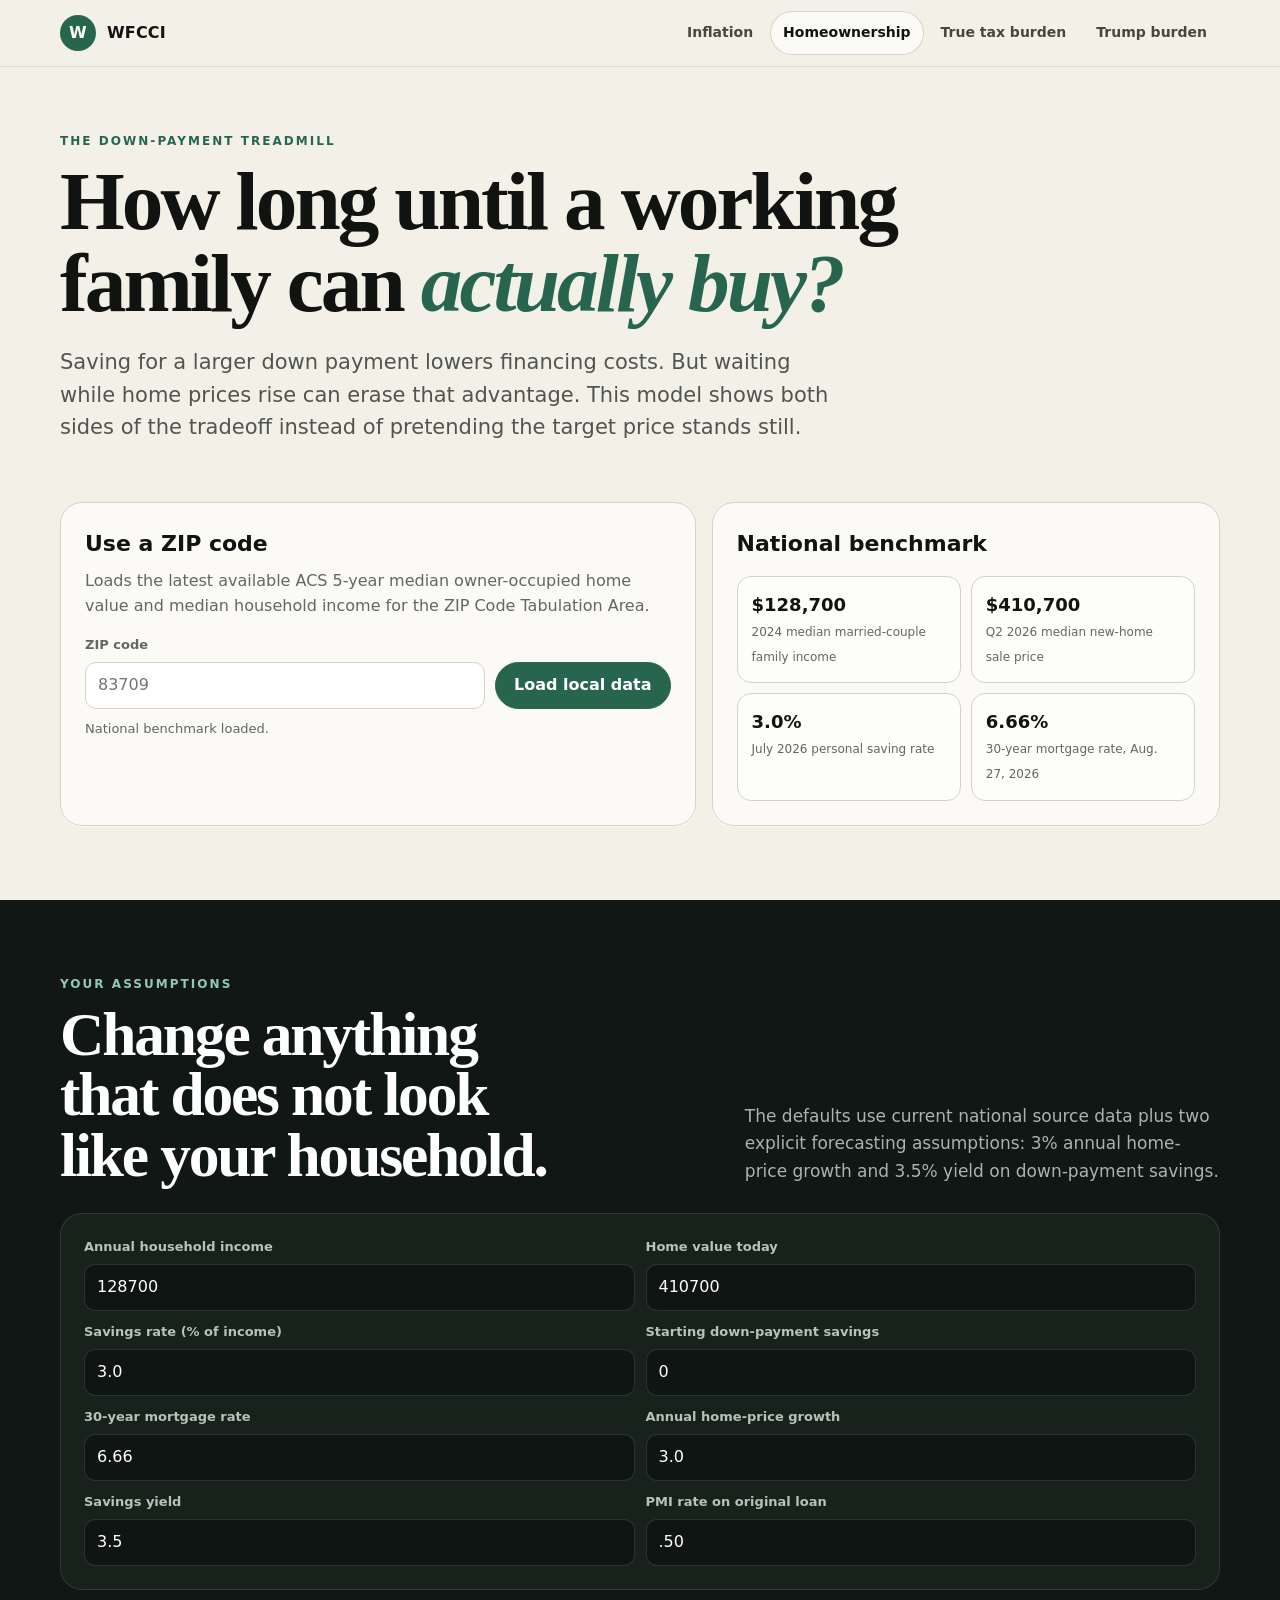
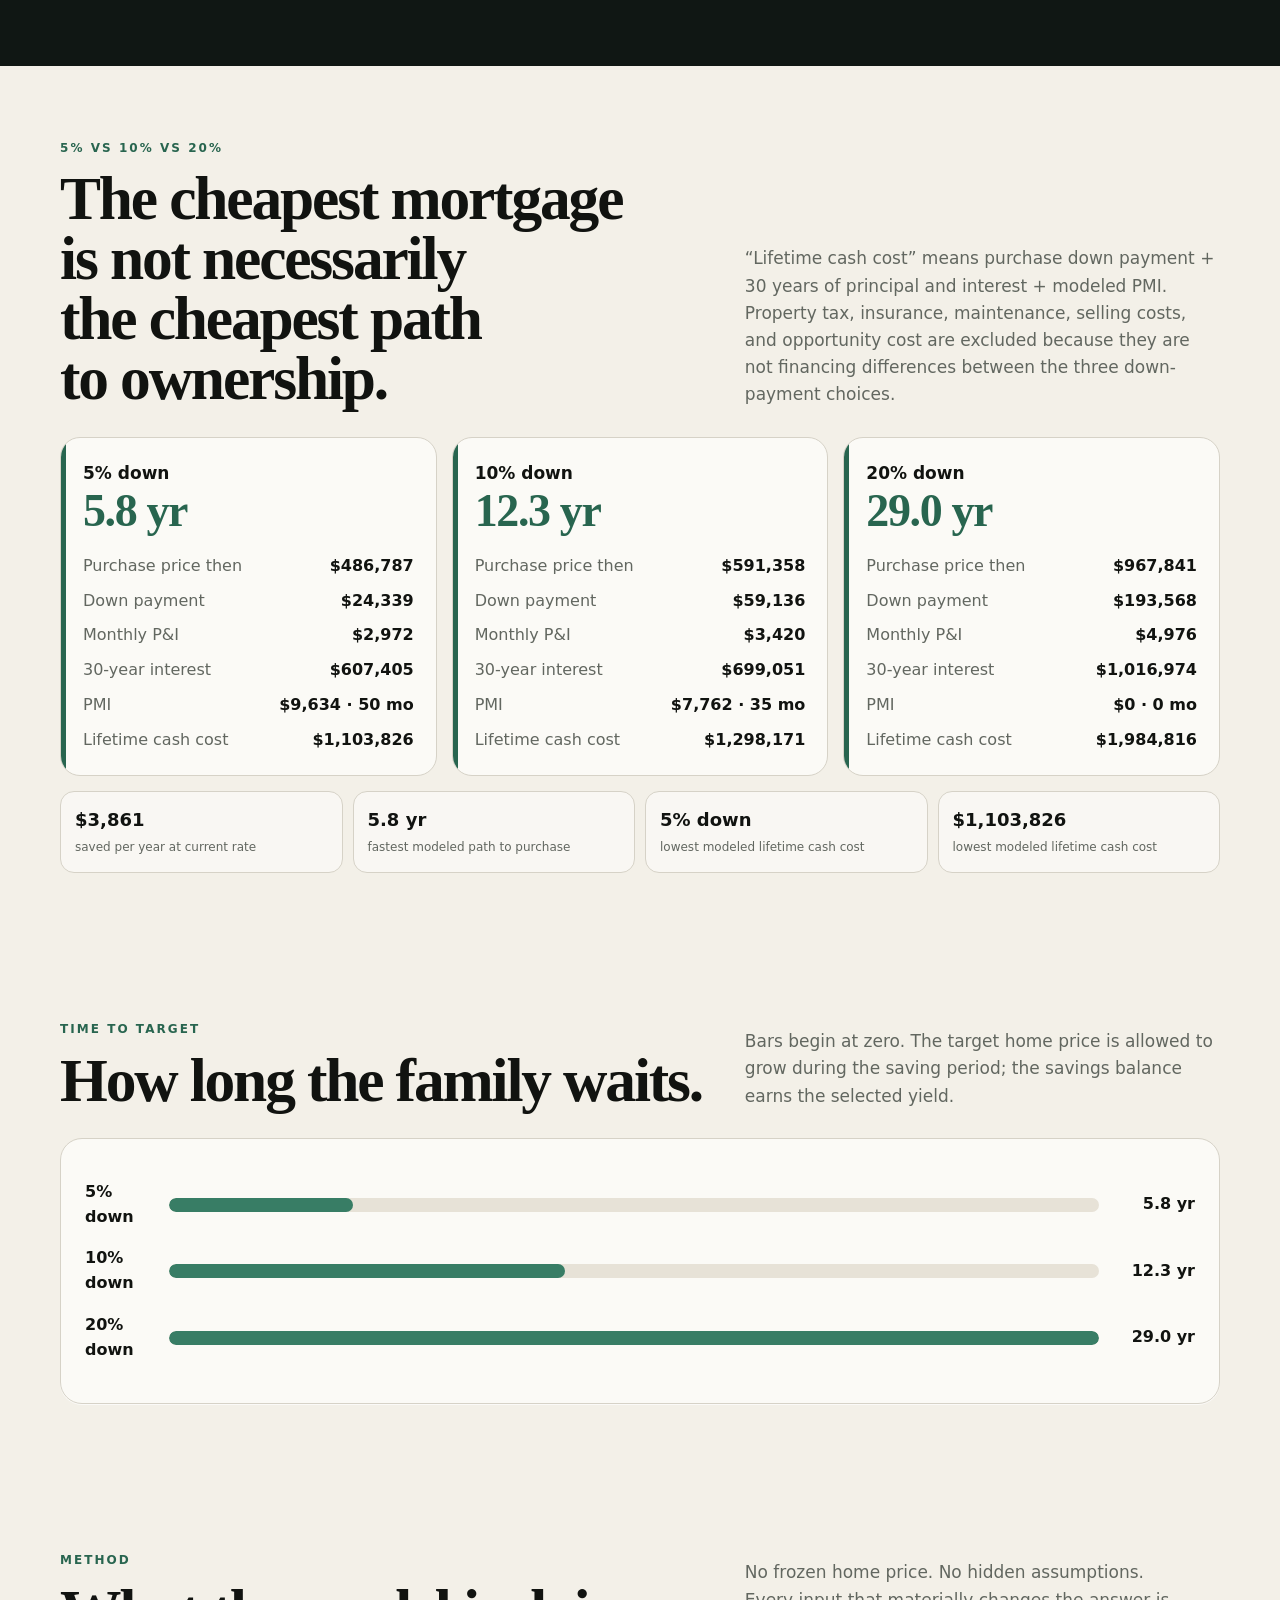
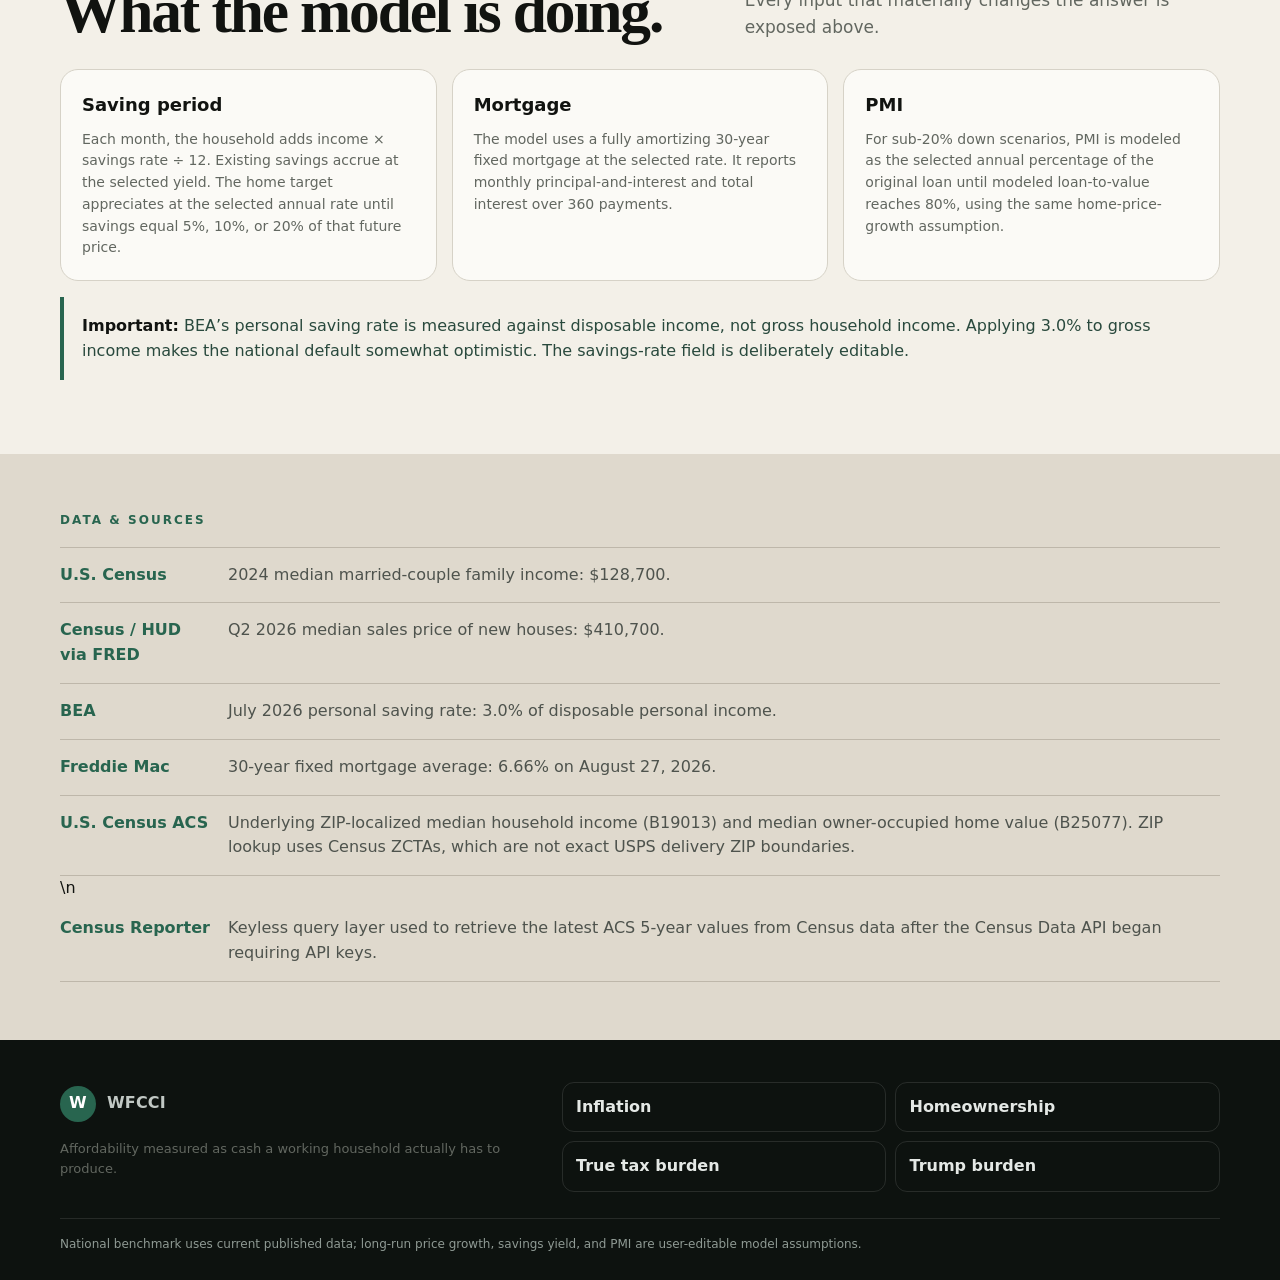
==== commit 7ad78af9: "Document ACS ZIP data retrieval source" ====
--- a/homeownership.html
+++ b/homeownership.html
@@ -19,7 +19,7 @@
 <div class="control-panel">
 <div class="card card-pad">
 <h2 style="margin:0 0 8px;font-size:22px">Use a ZIP code</h2>
-<p class="muted" style="margin:0 0 16px">Loads 2024 ACS 5-year median owner-occupied home value and median household income for the ZIP Code Tabulation Area.</p>
+<p class="muted" style="margin:0 0 16px">Loads the latest available ACS 5-year median owner-occupied home value and median household income for the ZIP Code Tabulation Area.</p>
 <div class="inline-form"><div class="light-field"><label for="zip">ZIP code</label><input id="zip" inputmode="numeric" autocomplete="postal-code" maxlength="5" placeholder="83709"></div><button class="btn primary" id="zipBtn" type="button">Load local data</button></div>
 <div class="status" id="zipStatus">National benchmark loaded.</div>
 </div>
@@ -79,7 +79,7 @@
 <a class="source-link" href="https://fred.stlouisfed.org/series/MSPUS" target="_blank" rel="noreferrer"><strong>Census / HUD via FRED</strong><span>Q2 2026 median sales price of new houses: $410,700.</span></a>
 <a class="source-link" href="https://www.bea.gov/data/income-saving/personal-saving-rate" target="_blank" rel="noreferrer"><strong>BEA</strong><span>July 2026 personal saving rate: 3.0% of disposable personal income.</span></a>
 <a class="source-link" href="https://www.freddiemac.com/pmms" target="_blank" rel="noreferrer"><strong>Freddie Mac</strong><span>30-year fixed mortgage average: 6.66% on August 27, 2026.</span></a>
-<a class="source-link" href="https://api.census.gov/data/2024/acs/acs5.html" target="_blank" rel="noreferrer"><strong>ACS 2024 5-year</strong><span>ZIP-localized median household income (B19013) and median owner-occupied home value (B25077). ZIP lookup uses Census ZCTAs, which are not exact USPS delivery ZIP boundaries.</span></a>
+<a class="source-link" href="https://www.census.gov/programs-surveys/acs/data/summary-file.2024.html" target="_blank" rel="noreferrer"><strong>U.S. Census ACS</strong><span>Underlying ZIP-localized median household income (B19013) and median owner-occupied home value (B25077). ZIP lookup uses Census ZCTAs, which are not exact USPS delivery ZIP boundaries.</span></a>\n<a class="source-link" href="https://censusreporter.org/" target="_blank" rel="noreferrer"><strong>Census Reporter</strong><span>Keyless query layer used to retrieve the latest ACS 5-year values from Census data after the Census Data API began requiring API keys.</span></a>
 </div></div></section>
 </main>
 
@@ -125,12 +125,11 @@
   if(!/^\d{5}$/.test(zip)){qs("zipStatus").textContent="Enter a five-digit ZIP code.";return}
   qs("zipBtn").disabled=true;qs("zipStatus").textContent="Loading Census ACS data…";
   try{
-    const u="https://api.census.gov/data/2024/acs/acs5?get=NAME,B25077_001E,B19013_001E&for=zip%20code%20tabulation%20area:"+encodeURIComponent(zip);
-    const res=await fetch(u);if(!res.ok)throw new Error("lookup failed");const data=await res.json();
-    if(!data[1])throw new Error("no data");
-    const h=data[0],v=data[1],obj=Object.fromEntries(h.map((k,i)=>[k,v[i]])),home=+obj.B25077_001E,income=+obj.B19013_001E;
+    const res=await fetch("/api/census-zip?zip="+encodeURIComponent(zip));
+    const data=await res.json();if(!res.ok)throw new Error(data.error||"lookup failed");
+    const home=Number(data.home),income=Number(data.income);
     if(home>0)qs("homePrice").value=Math.round(home);if(income>0)qs("income").value=Math.round(income);
-    qs("zipStatus").textContent=obj.NAME+" · ACS 2024 5-year. Loaded median owner-occupied value "+WF.money(home)+" and median household income "+WF.money(income)+".";
+    qs("zipStatus").textContent=data.name+" · "+data.vintage+". Loaded median owner-occupied value "+WF.money(home)+" and median household income "+WF.money(income)+".";
     render();
   }catch(e){qs("zipStatus").textContent="Census lookup failed for that ZIP. You can still enter local income and home value manually."}
   finally{qs("zipBtn").disabled=false}
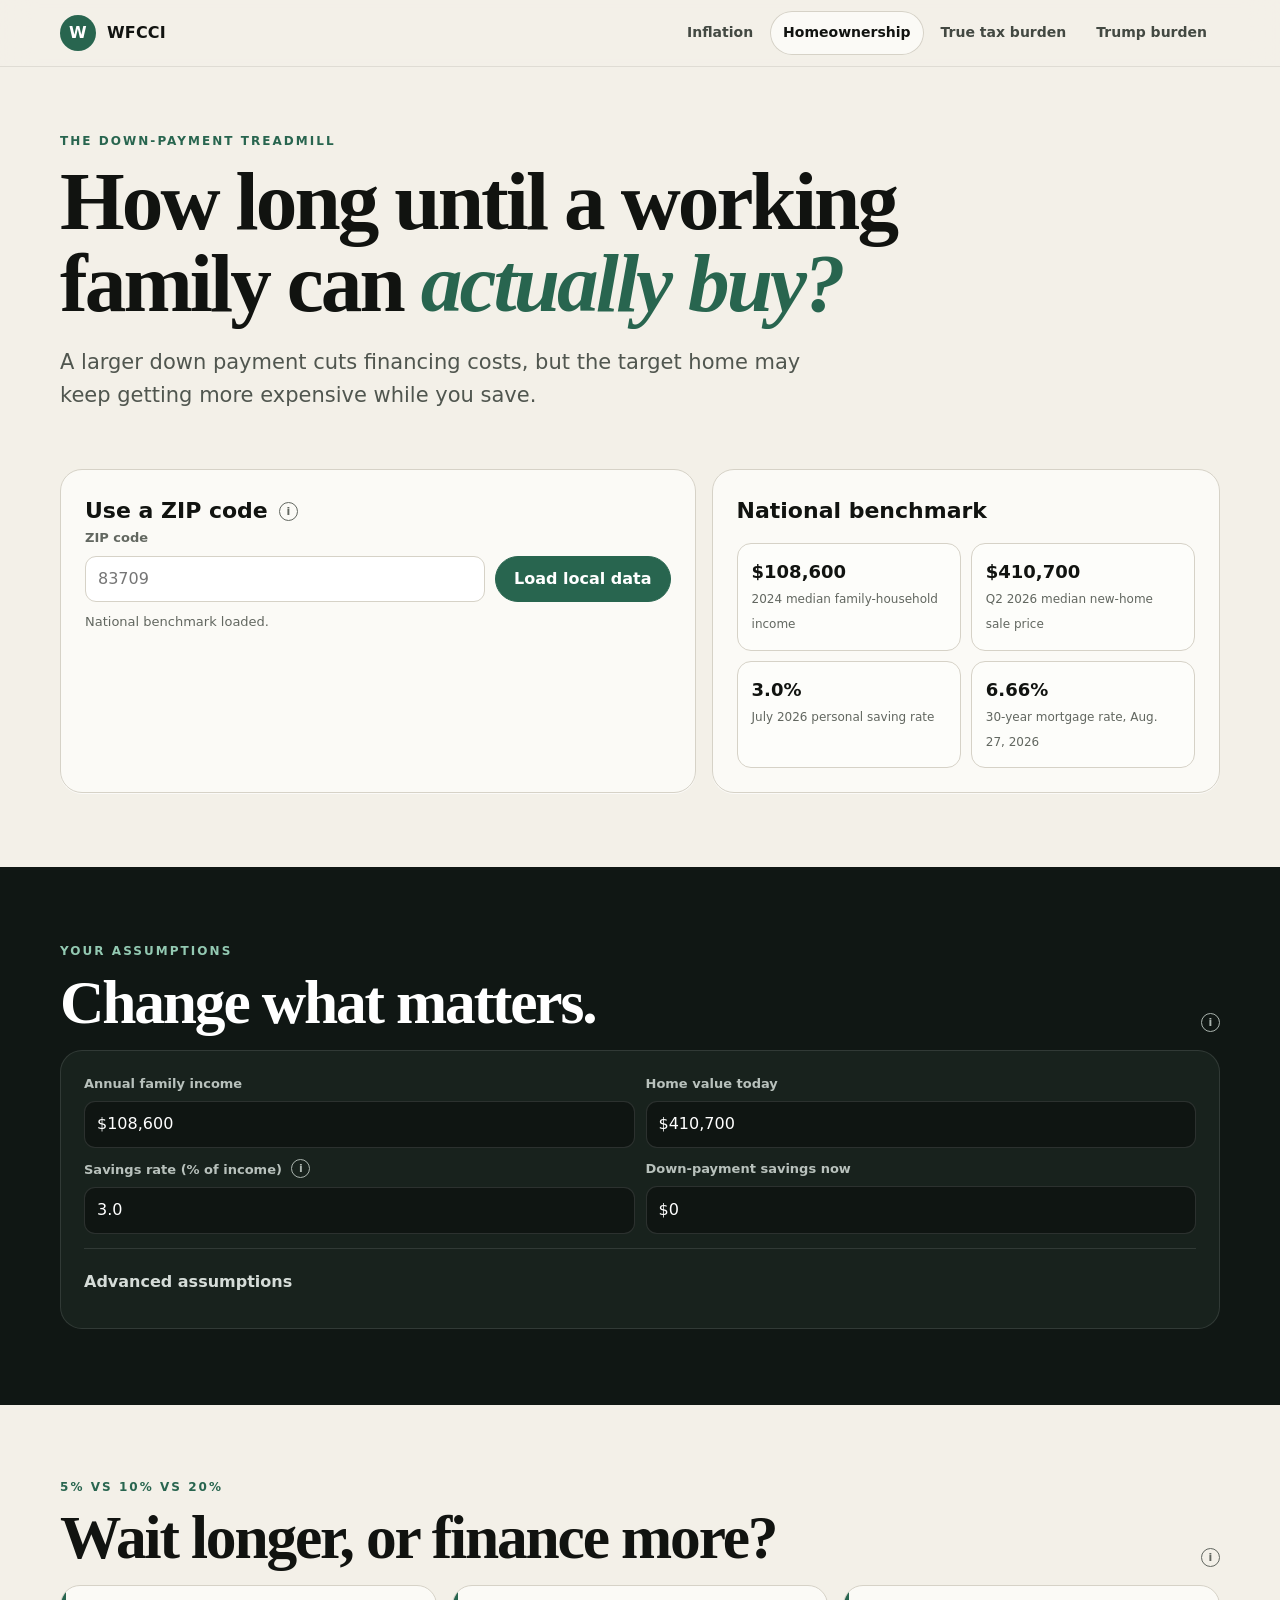
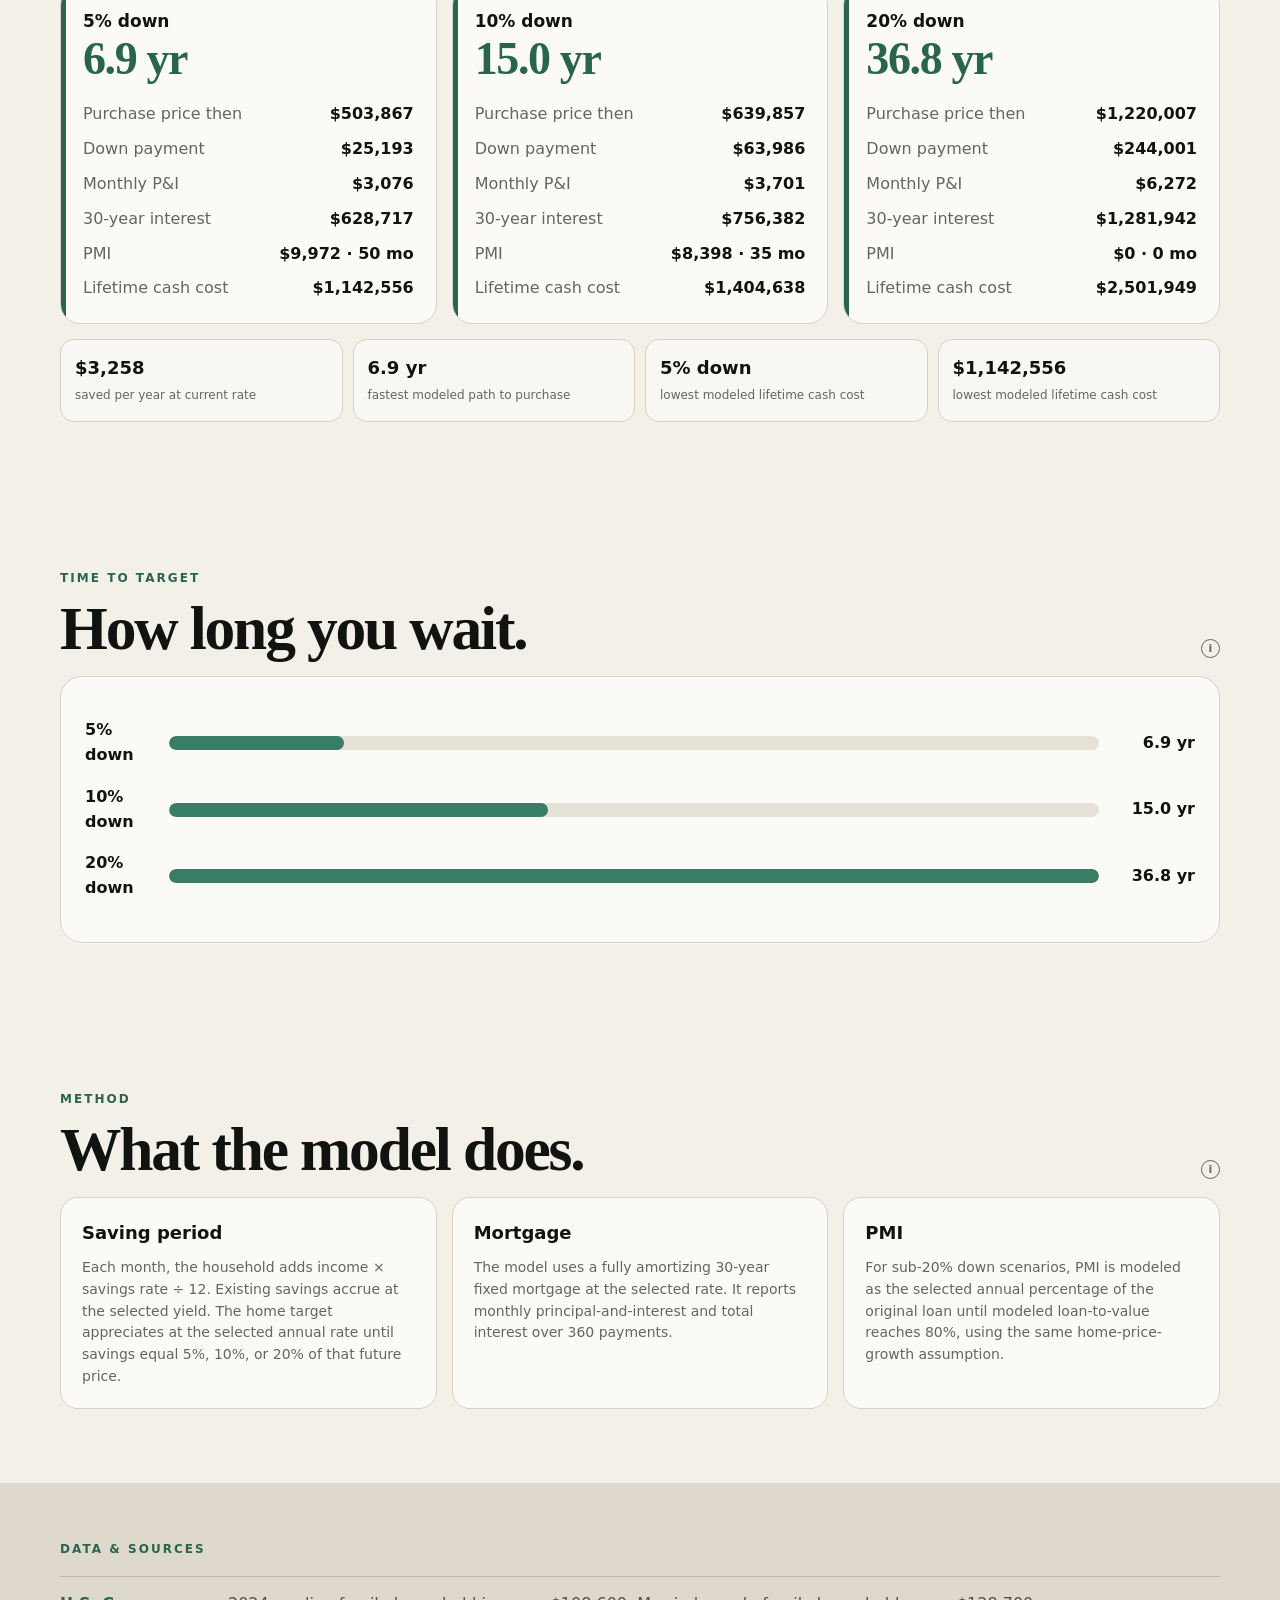
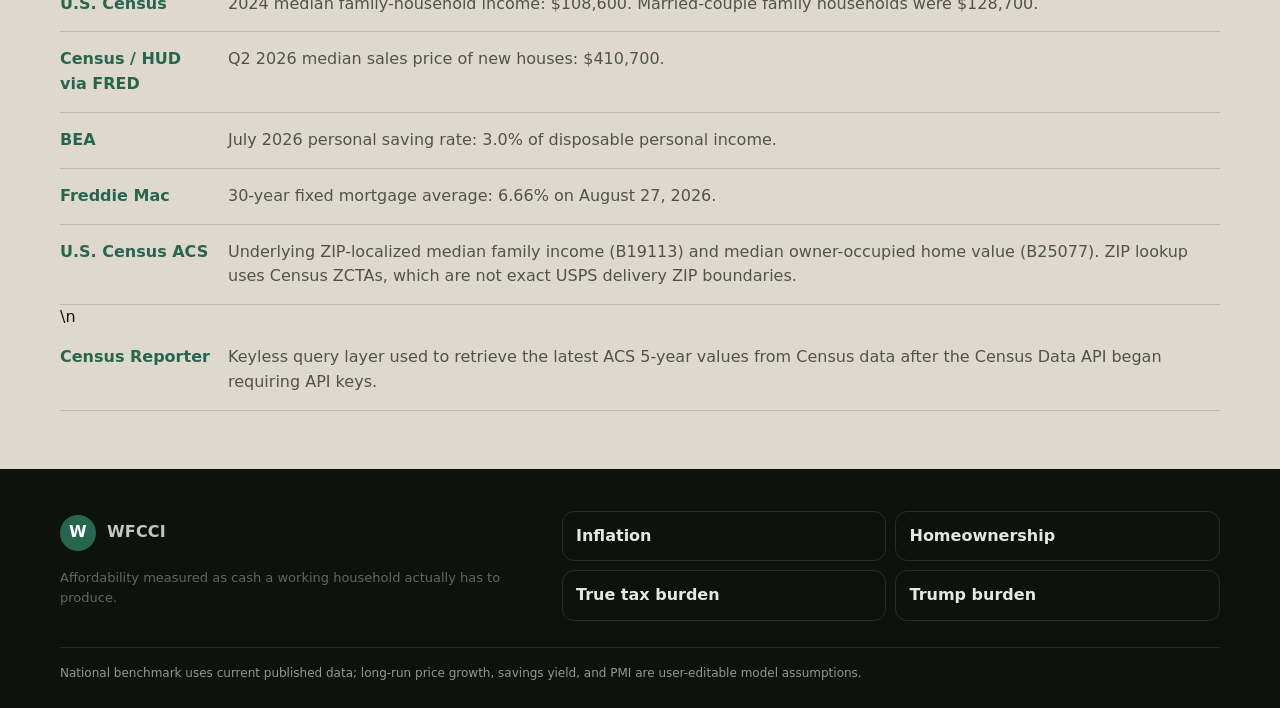
==== commit ea92d3e6: "Compact homeownership UX and correct income benchmark" ====
--- a/homeownership.html
+++ b/homeownership.html
@@ -12,21 +12,20 @@
 <section class="page-intro shell">
 <p class="kicker">The down-payment treadmill</p>
 <h1 class="display">How long until a working family can <em>actually buy?</em></h1>
-<p class="lead">Saving for a larger down payment lowers financing costs. But waiting while home prices rise can erase that advantage. This model shows both sides of the tradeoff instead of pretending the target price stands still.</p>
+<p class="lead">A larger down payment cuts financing costs, but the target home may keep getting more expensive while you save.</p>
 </section>
 
 <section class="section shell" style="padding-top:24px">
 <div class="control-panel">
 <div class="card card-pad">
-<h2 style="margin:0 0 8px;font-size:22px">Use a ZIP code</h2>
-<p class="muted" style="margin:0 0 16px">Loads the latest available ACS 5-year median owner-occupied home value and median household income for the ZIP Code Tabulation Area.</p>
+<div class="compact-head"><h2 style="font-size:22px">Use a ZIP code</h2><button class="note-trigger" type="button" aria-label="ZIP data note" data-note="Loads the latest available ACS 5-year median owner-occupied home value and median family income for the Census ZIP Code Tabulation Area. ZCTAs approximate, but do not exactly equal, USPS ZIP boundaries.">i</button></div>
 <div class="inline-form"><div class="light-field"><label for="zip">ZIP code</label><input id="zip" inputmode="numeric" autocomplete="postal-code" maxlength="5" placeholder="83709"></div><button class="btn primary" id="zipBtn" type="button">Load local data</button></div>
 <div class="status" id="zipStatus">National benchmark loaded.</div>
 </div>
 <div class="card card-pad">
 <h2 style="margin:0 0 8px;font-size:22px">National benchmark</h2>
 <div class="assumption-strip" style="grid-template-columns:1fr 1fr">
-<div class="assumption"><strong>$128,700</strong><span>2024 median married-couple family income</span></div>
+<div class="assumption"><strong>$108,600</strong><span>2024 median family-household income</span></div>
 <div class="assumption"><strong>$410,700</strong><span>Q2 2026 median new-home sale price</span></div>
 <div class="assumption"><strong>3.0%</strong><span>July 2026 personal saving rate</span></div>
 <div class="assumption"><strong>6.66%</strong><span>30-year mortgage rate, Aug. 27, 2026</span></div>
@@ -37,49 +36,51 @@
 
 <section class="dark-section">
 <div class="shell">
-<div class="section-head"><div><p class="kicker">Your assumptions</p><h2 class="section-title">Change anything that does not look like your household.</h2></div><p>The defaults use current national source data plus two explicit forecasting assumptions: 3% annual home-price growth and 3.5% yield on down-payment savings.</p></div>
+<div class="compact-section-head"><div><p class="kicker">Your assumptions</p><h2 class="section-title">Change what matters.</h2></div><button class="note-trigger" type="button" aria-label="Assumption note" data-note="Defaults use current national source data plus explicit forecasting assumptions: 3% annual home-price growth, 3.5% yield on down-payment savings, and 0.5% annual PMI on the original loan until modeled LTV reaches 80%.">i</button></div>
 <div class="dark-card">
 <div class="field-grid">
-<div class="field"><label for="income">Annual household income</label><input id="income" type="number" min="0" step="1000" value="128700"></div>
-<div class="field"><label for="homePrice">Home value today</label><input id="homePrice" type="number" min="0" step="5000" value="410700"></div>
-<div class="field"><label for="saveRate">Savings rate (% of income)</label><input id="saveRate" type="number" min="0" max="100" step=".1" value="3.0"></div>
-<div class="field"><label for="startingSavings">Starting down-payment savings</label><input id="startingSavings" type="number" min="0" step="1000" value="0"></div>
+<div class="field"><label for="income">Annual family income</label><input id="income" data-money type="text" inputmode="decimal" value="108600"></div>
+<div class="field"><label for="homePrice">Home value today</label><input id="homePrice" data-money type="text" inputmode="decimal" value="410700"></div>
+<div class="field"><label for="saveRate">Savings rate (% of income) <button class="note-trigger" type="button" aria-label="Savings rate note" data-note="BEA’s 3.0% personal saving rate is measured against disposable income, not gross family income. This field remains editable because applying it directly to gross income is somewhat optimistic.">i</button></label><input id="saveRate" type="number" min="0" max="100" step=".1" value="3.0"></div>
+<div class="field"><label for="startingSavings">Down-payment savings now</label><input id="startingSavings" data-money type="text" inputmode="decimal" value="0"></div>
+</div>
+<details class="advanced"><summary>Advanced assumptions</summary><div class="field-grid">
 <div class="field"><label for="mortgageRate">30-year mortgage rate</label><input id="mortgageRate" type="number" min="0" max="20" step=".01" value="6.66"></div>
 <div class="field"><label for="priceGrowth">Annual home-price growth</label><input id="priceGrowth" type="number" min="-10" max="20" step=".1" value="3.0"></div>
 <div class="field"><label for="savingsYield">Savings yield</label><input id="savingsYield" type="number" min="0" max="20" step=".1" value="3.5"></div>
-<div class="field"><label for="pmiRate">PMI rate on original loan</label><input id="pmiRate" type="number" min="0" max="5" step=".05" value=".50"></div>
-</div>
+<div class="field"><label for="pmiRate">PMI rate</label><input id="pmiRate" type="number" min="0" max="5" step=".05" value=".50"></div>
+</div></details>
 </div>
 </div>
 </section>
 
 <section class="section shell">
-<div class="section-head"><div><p class="kicker">5% vs 10% vs 20%</p><h2 class="section-title">The cheapest mortgage is not necessarily the cheapest path to ownership.</h2></div><p>“Lifetime cash cost” means purchase down payment + 30 years of principal and interest + modeled PMI. Property tax, insurance, maintenance, selling costs, and opportunity cost are excluded because they are not financing differences between the three down-payment choices.</p></div>
+<div class="compact-section-head"><div><p class="kicker">5% vs 10% vs 20%</p><h2 class="section-title">Wait longer, or finance more?</h2></div><button class="note-trigger" type="button" aria-label="Lifetime cash cost note" data-note="Lifetime cash cost = down payment + 30 years of principal and interest + modeled PMI. Property tax, insurance, maintenance, selling costs, and opportunity cost are excluded because they are not financing differences among these down-payment choices.">i</button></div>
 <div class="scenario-grid" id="scenarioGrid"></div>
 <div class="assumption-strip" id="summaryStrip"></div>
 </section>
 
 <section class="section shell">
-<div class="section-head"><div><p class="kicker">Time to target</p><h2 class="section-title">How long the family waits.</h2></div><p>Bars begin at zero. The target home price is allowed to grow during the saving period; the savings balance earns the selected yield.</p></div>
+<div class="compact-section-head"><div><p class="kicker">Time to target</p><h2 class="section-title">How long you wait.</h2></div><button class="note-trigger" type="button" aria-label="Savings chart note" data-note="Bars begin at zero. The target home price grows during the saving period and the down-payment balance earns the selected yield.">i</button></div>
 <div class="card card-pad"><div id="saveBars"></div></div>
 </section>
 
 <section class="section shell" id="method">
-<div class="section-head"><div><p class="kicker">Method</p><h2 class="section-title">What the model is doing.</h2></div><p>No frozen home price. No hidden assumptions. Every input that materially changes the answer is exposed above.</p></div>
+<div class="compact-section-head"><div><p class="kicker">Method</p><h2 class="section-title">What the model does.</h2></div><button class="note-trigger" type="button" aria-label="Method note" data-note="The target home price is not frozen. Inputs that materially change the financing result are exposed above.">i</button></div>
 <div class="grid-3">
 <article class="info-card"><h3>Saving period</h3><p>Each month, the household adds income × savings rate ÷ 12. Existing savings accrue at the selected yield. The home target appreciates at the selected annual rate until savings equal 5%, 10%, or 20% of that future price.</p></article>
 <article class="info-card"><h3>Mortgage</h3><p>The model uses a fully amortizing 30-year fixed mortgage at the selected rate. It reports monthly principal-and-interest and total interest over 360 payments.</p></article>
 <article class="info-card"><h3>PMI</h3><p>For sub-20% down scenarios, PMI is modeled as the selected annual percentage of the original loan until modeled loan-to-value reaches 80%, using the same home-price-growth assumption.</p></article>
 </div>
-<div class="callout" style="margin-top:16px"><strong>Important:</strong> BEA’s personal saving rate is measured against disposable income, not gross household income. Applying 3.0% to gross income makes the national default somewhat optimistic. The savings-rate field is deliberately editable.</div>
+
 </section>
 
 <section class="source-section"><div class="shell"><p class="kicker">Data & sources</p><div class="source-list">
-<a class="source-link" href="https://www.census.gov/library/publications/2025/demo/p60-286.html" target="_blank" rel="noreferrer"><strong>U.S. Census</strong><span>2024 median married-couple family income: $128,700.</span></a>
+<a class="source-link" href="https://www.census.gov/library/publications/2025/demo/p60-286.html" target="_blank" rel="noreferrer"><strong>U.S. Census</strong><span>2024 median family-household income: $108,600. Married-couple family households were $128,700.</span></a>
 <a class="source-link" href="https://fred.stlouisfed.org/series/MSPUS" target="_blank" rel="noreferrer"><strong>Census / HUD via FRED</strong><span>Q2 2026 median sales price of new houses: $410,700.</span></a>
 <a class="source-link" href="https://www.bea.gov/data/income-saving/personal-saving-rate" target="_blank" rel="noreferrer"><strong>BEA</strong><span>July 2026 personal saving rate: 3.0% of disposable personal income.</span></a>
 <a class="source-link" href="https://www.freddiemac.com/pmms" target="_blank" rel="noreferrer"><strong>Freddie Mac</strong><span>30-year fixed mortgage average: 6.66% on August 27, 2026.</span></a>
-<a class="source-link" href="https://www.census.gov/programs-surveys/acs/data/summary-file.2024.html" target="_blank" rel="noreferrer"><strong>U.S. Census ACS</strong><span>Underlying ZIP-localized median household income (B19013) and median owner-occupied home value (B25077). ZIP lookup uses Census ZCTAs, which are not exact USPS delivery ZIP boundaries.</span></a>\n<a class="source-link" href="https://censusreporter.org/" target="_blank" rel="noreferrer"><strong>Census Reporter</strong><span>Keyless query layer used to retrieve the latest ACS 5-year values from Census data after the Census Data API began requiring API keys.</span></a>
+<a class="source-link" href="https://www.census.gov/programs-surveys/acs/data/summary-file.2024.html" target="_blank" rel="noreferrer"><strong>U.S. Census ACS</strong><span>Underlying ZIP-localized median family income (B19113) and median owner-occupied home value (B25077). ZIP lookup uses Census ZCTAs, which are not exact USPS delivery ZIP boundaries.</span></a>\n<a class="source-link" href="https://censusreporter.org/" target="_blank" rel="noreferrer"><strong>Census Reporter</strong><span>Keyless query layer used to retrieve the latest ACS 5-year values from Census data after the Census Data API began requiring API keys.</span></a>
 </div></div></section>
 </main>
 
@@ -105,7 +106,7 @@
   return 360;
 }
 function render(){
-  const income=Math.max(0,+qs("income").value||0), price=Math.max(0,+qs("homePrice").value||0), saveRate=Math.max(0,+qs("saveRate").value||0)/100, start=Math.max(0,+qs("startingSavings").value||0), rate=Math.max(0,+qs("mortgageRate").value||0)/100, growth=(+qs("priceGrowth").value||0)/100, sy=Math.max(0,+qs("savingsYield").value||0)/100, pmi=Math.max(0,+qs("pmiRate").value||0)/100;
+  const income=Math.max(0,WF.value(qs("income"))), price=Math.max(0,WF.value(qs("homePrice"))), saveRate=Math.max(0,+qs("saveRate").value||0)/100, start=Math.max(0,WF.value(qs("startingSavings"))), rate=Math.max(0,+qs("mortgageRate").value||0)/100, growth=(+qs("priceGrowth").value||0)/100, sy=Math.max(0,+qs("savingsYield").value||0)/100, pmi=Math.max(0,+qs("pmiRate").value||0)/100;
   const dps=[.05,.10,.20], results=dps.map(dp=>{
     const s=solveSave(dp,price,income,saveRate,start,growth,sy);
     if(!s)return {dp,unreachable:true};
@@ -117,6 +118,7 @@
   qs("summaryStrip").innerHTML='<div class="assumption"><strong>'+WF.money(income*saveRate)+'</strong><span>saved per year at current rate</span></div><div class="assumption"><strong>'+(fastest?yearsLabel(fastest.months):"—")+'</strong><span>fastest modeled path to purchase</span></div><div class="assumption"><strong>'+(cheapest?Math.round(cheapest.dp*100)+"% down":"—")+'</strong><span>lowest modeled lifetime cash cost</span></div><div class="assumption"><strong>'+WF.money(cheapest?.life||0)+'</strong><span>lowest modeled lifetime cash cost</span></div>';
   const max=Math.max(1,...valid.map(r=>r.months/12));
   qs("saveBars").innerHTML=results.map(r=>{const yrs=r.unreachable?100:r.months/12,w=Math.min(100,yrs/max*100);return '<div style="display:grid;grid-template-columns:72px 1fr 84px;gap:12px;align-items:center;margin:17px 0"><strong>'+Math.round(r.dp*100)+'% down</strong><div class="bar" style="margin:0;height:14px"><i style="width:'+w+'%"></i></div><strong style="text-align:right;font-variant-numeric:tabular-nums">'+(r.unreachable?'100+ yr':yrs.toFixed(1)+' yr')+'</strong></div>'}).join("");
+  WF.initNotes();
 }
 document.querySelectorAll("input").forEach(i=>{if(i.id!=="zip")i.addEventListener("input",render)});render();
 
@@ -128,8 +130,8 @@
     const res=await fetch("/api/census-zip?zip="+encodeURIComponent(zip));
     const data=await res.json();if(!res.ok)throw new Error(data.error||"lookup failed");
     const home=Number(data.home),income=Number(data.income);
-    if(home>0)qs("homePrice").value=Math.round(home);if(income>0)qs("income").value=Math.round(income);
-    qs("zipStatus").textContent=data.name+" · "+data.vintage+". Loaded median owner-occupied value "+WF.money(home)+" and median household income "+WF.money(income)+".";
+    if(home>0)WF.setMoney(qs("homePrice"),home);if(income>0)WF.setMoney(qs("income"),income);
+    qs("zipStatus").textContent=data.name+" · "+data.vintage+" · "+WF.money(home)+" home · "+WF.money(income)+" family income.";
     render();
   }catch(e){qs("zipStatus").textContent="Census lookup failed for that ZIP. You can still enter local income and home value manually."}
   finally{qs("zipBtn").disabled=false}
--- a/styles.css
+++ b/styles.css
@@ -93,3 +93,39 @@
 }
 @media(max-width:390px){.display{font-size:38px}.section-title{font-size:33px}.metric strong{font-size:28px}.assumption-strip{grid-template-columns:1fr}.chart-wrap svg{height:270px}}
 @media(prefers-reduced-motion:reduce){html{scroll-behavior:auto}*,*:before,*:after{animation-duration:.001ms!important;animation-iteration-count:1!important;transition-duration:.001ms!important}}
+
+
+/* Compact explanatory UI + formatted inputs */
+.note-trigger{display:inline-grid;place-items:center;width:19px;height:19px;margin-left:5px;padding:0;border:1px solid currentColor;border-radius:50%;background:transparent;color:var(--muted);font:800 11px/1 ui-sans-serif,system-ui;vertical-align:2px;cursor:help}
+.dark-section .note-trigger,.dark-card .note-trigger{color:#aab4ae}
+.note-trigger:hover,.note-trigger:focus{color:var(--green);outline:none;box-shadow:0 0 0 3px rgba(40,101,79,.12)}
+.note-popover{position:fixed;z-index:9999;max-width:calc(100vw - 24px);padding:11px 12px;border:1px solid #c8c2b6;border-radius:12px;background:#111814;color:#f2f4f2;box-shadow:0 12px 32px rgba(0,0,0,.25);font-size:13px;line-height:1.45}
+.note-popover[hidden]{display:none}
+.compact-copy{margin:7px 0 0;color:var(--muted);font-size:14px;line-height:1.45}
+.compact-head{display:flex;align-items:center;gap:6px;flex-wrap:wrap}
+.compact-head h2,.compact-head h3{margin:0}
+.compact-section-head{display:flex;justify-content:space-between;gap:14px;align-items:end;margin-bottom:18px}
+.compact-section-head .section-title{max-width:850px}
+.field input[data-money],.light-field input[data-money]{font-variant-numeric:tabular-nums}
+.advanced{margin-top:14px;border-top:1px solid rgba(255,255,255,.11);padding-top:12px}
+.advanced>summary{cursor:pointer;font-weight:760;color:#d5dcd8;min-height:44px;display:flex;align-items:center}
+.advanced .field-grid{margin-top:10px}
+.light-advanced{border-top:1px solid var(--line);margin-top:14px;padding-top:12px}
+.light-advanced>summary{cursor:pointer;font-weight:760;min-height:44px;display:flex;align-items:center}
+.live-status{display:flex;align-items:center;gap:7px;min-height:24px;margin-top:10px;color:var(--muted);font-size:13px}
+.output-first{scroll-margin-top:120px}
+.slim-card{padding:18px}
+.policy-card.compact p,.info-card.compact p{display:none}
+.tax-local-row{display:grid;grid-template-columns:minmax(0,1fr) auto;gap:10px;align-items:end}
+.tax-local-row .btn{white-space:nowrap}
+@media(max-width:640px){
+  .compact-section-head{align-items:flex-start}
+  .compact-section-head .section-title{font-size:31px}
+  .dark-section .section-head>p,.section-head>p{display:none}
+  .page-intro .lead{font-size:16px;line-height:1.42}
+  .page-intro{padding-bottom:18px}
+  .section{padding:42px 0}
+  .dark-section{padding:44px 0}
+  .tax-local-row{grid-template-columns:1fr}
+  .tax-local-row .btn{width:100%}
+}
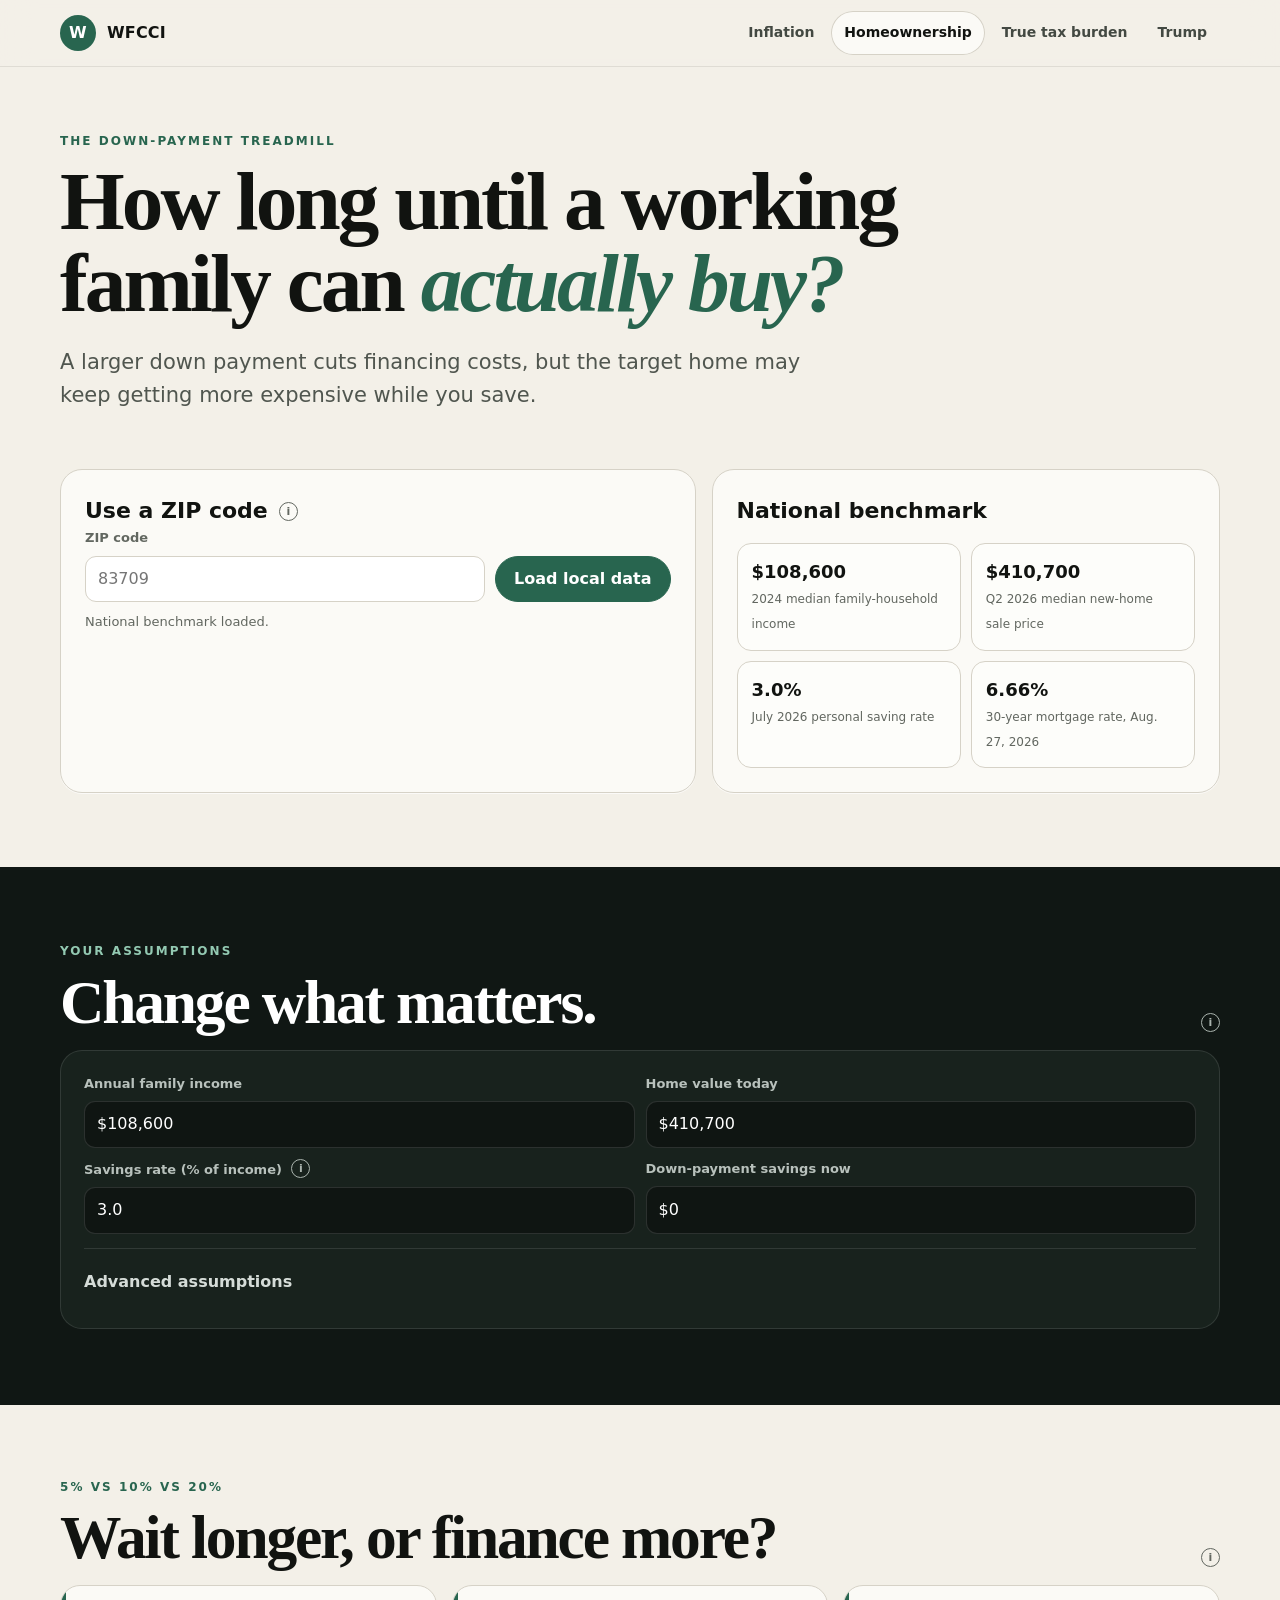
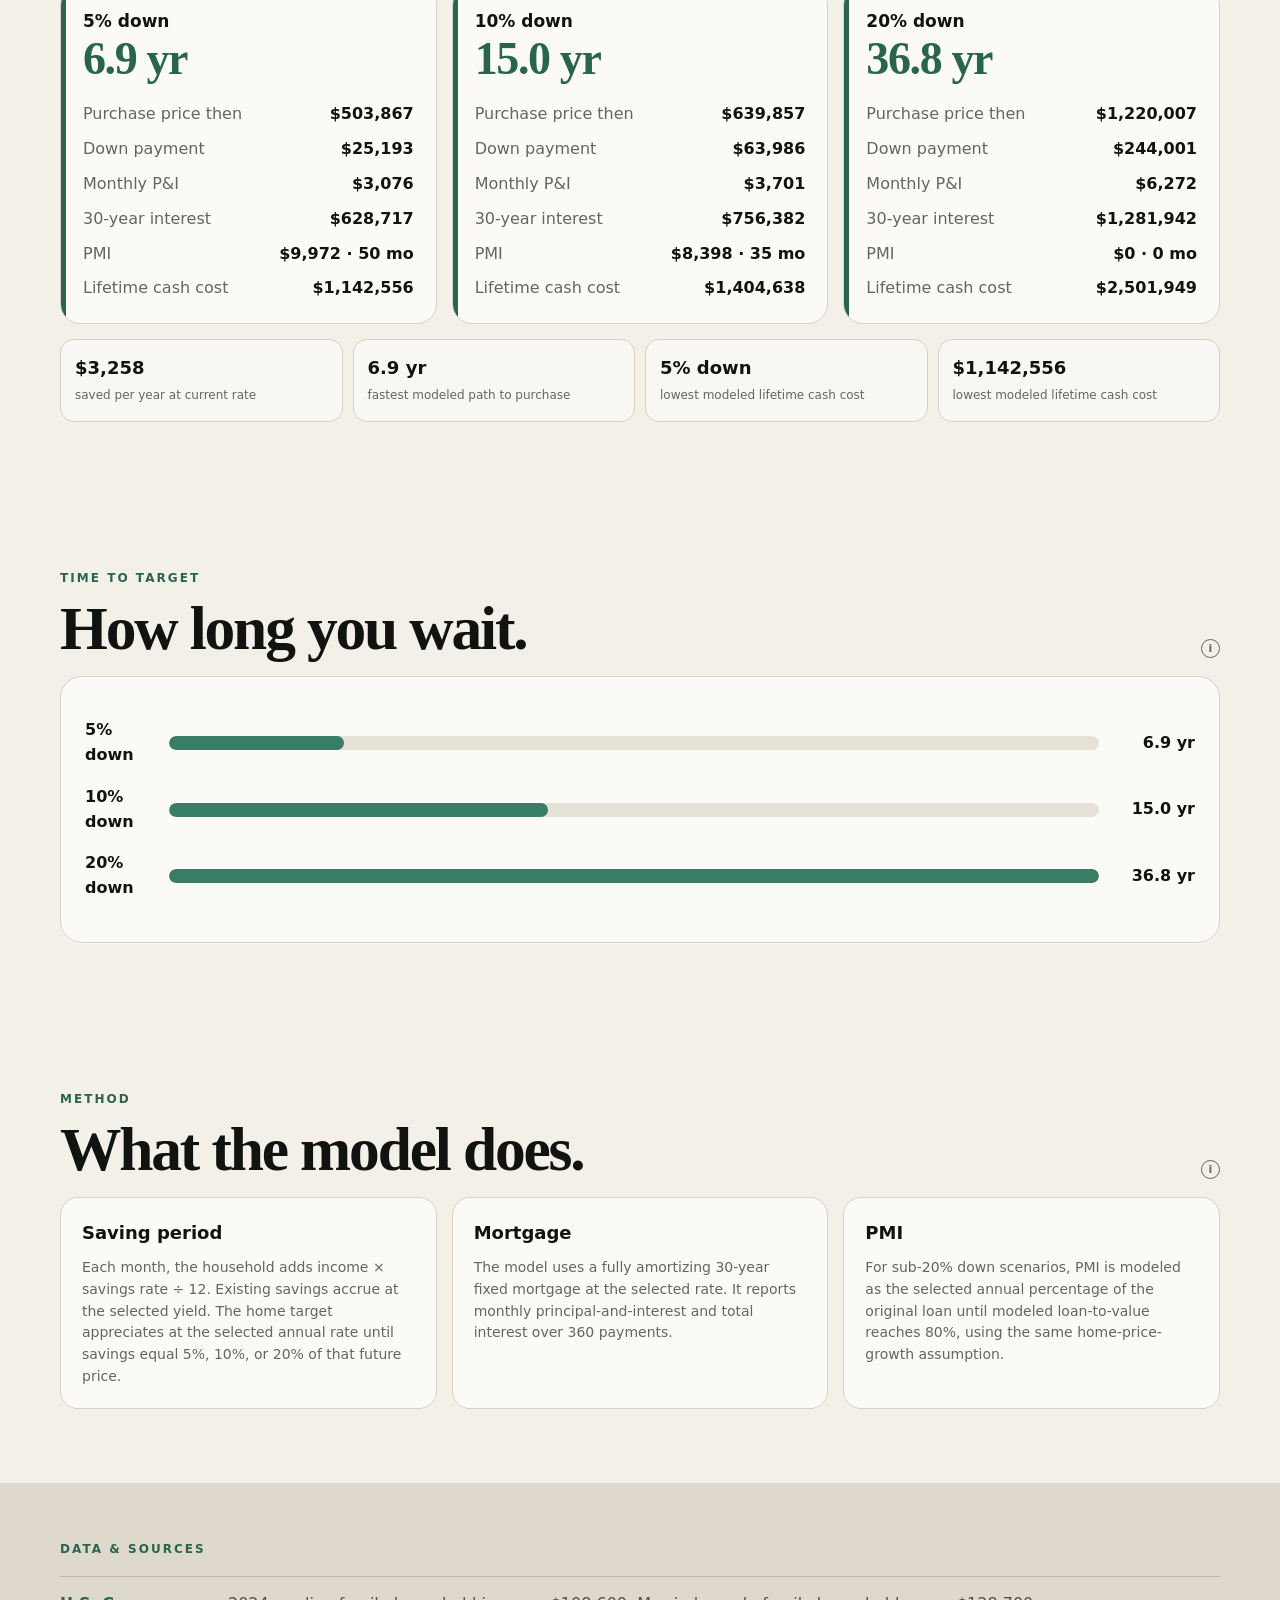
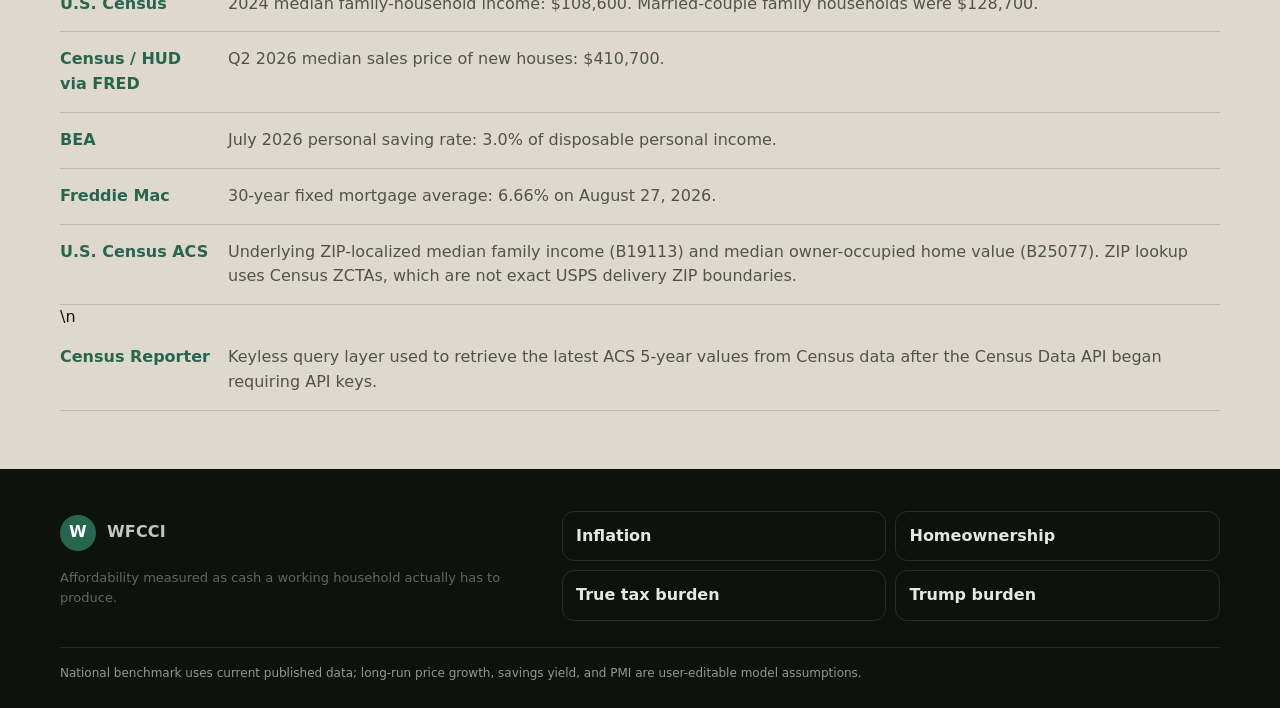
==== commit 90f68ea3: "Shorten mobile Trump navigation label" ====
--- a/homeownership.html
+++ b/homeownership.html
@@ -4,8 +4,8 @@
 <link rel="stylesheet" href="/styles.css"></head>
 <body>
 <header class="site-header">
-<nav class="nav-main shell" aria-label="Primary"><a class="brand" href="/"><span class="brand-mark">W</span><span>WFCCI</span></a><div class="desktop-nav"><a class="nav-link" href="/">Inflation</a><a class="nav-link" aria-current="page" href="/homeownership.html">Homeownership</a><a class="nav-link" href="/taxes.html">True tax burden</a><a class="nav-link" href="/trump-cost.html">Trump burden</a></div></nav>
-<div class="mobile-tabs" aria-label="Site sections"><a class="nav-link" href="/">Inflation</a><a class="nav-link" aria-current="page" href="/homeownership.html">Homeownership</a><a class="nav-link" href="/taxes.html">Taxes</a><a class="nav-link" href="/trump-cost.html">Trump burden</a></div>
+<nav class="nav-main shell" aria-label="Primary"><a class="brand" href="/"><span class="brand-mark">W</span><span>WFCCI</span></a><div class="desktop-nav"><a class="nav-link" href="/">Inflation</a><a class="nav-link" aria-current="page" href="/homeownership.html">Homeownership</a><a class="nav-link" href="/taxes.html">True tax burden</a><a class="nav-link" href="/trump-cost.html">Trump</a></div></nav>
+<div class="mobile-tabs" aria-label="Site sections"><a class="nav-link" href="/">Inflation</a><a class="nav-link" aria-current="page" href="/homeownership.html">Homeownership</a><a class="nav-link" href="/taxes.html">Taxes</a><a class="nav-link" href="/trump-cost.html">Trump</a></div>
 </header>
 
 <main>
--- a/styles.css
+++ b/styles.css
@@ -129,3 +129,39 @@
   .tax-local-row{grid-template-columns:1fr}
   .tax-local-row .btn{width:100%}
 }
+
+.budget-grid{grid-template-columns:repeat(2,minmax(0,1fr))}
+.budget-grid .field label{display:flex;align-items:center;gap:4px;min-height:34px}
+@media(max-width:640px){
+  .calculator-layout .output-first{order:-1}
+  .budget-grid{grid-template-columns:repeat(2,minmax(0,1fr))}
+  .budget-grid .field input{min-width:0}
+  .budget-grid .field label{font-size:12px;line-height:1.25}
+}
+@media(max-width:340px){.budget-grid{grid-template-columns:1fr}}
+
+.driver-grid{display:grid;grid-template-columns:repeat(2,minmax(0,1fr));gap:14px}
+.driver-card{background:var(--paper);border:1px solid var(--line);border-radius:18px;padding:18px;min-width:0}
+.driver-top{display:flex;align-items:flex-start;justify-content:space-between;gap:14px}
+.driver-top h3{margin:0;font-size:18px}
+.driver-multiple{font:700 34px/1 Georgia,serif;letter-spacing:-.03em;color:var(--green);font-variant-numeric:tabular-nums;white-space:nowrap}
+.driver-dollar{display:flex;align-items:baseline;gap:5px;flex-wrap:wrap;margin-top:9px;color:var(--ink);font-size:15px;font-variant-numeric:tabular-nums}
+.driver-dollar span{color:var(--muted);font-size:12px}
+.driver-dollar strong{font-size:18px}
+.driver-dollar em{margin-left:auto;font-style:normal;font-weight:800;color:var(--green);font-size:13px}
+.driver-scale{position:relative;height:36px;margin-top:15px}
+.driver-track{position:absolute;left:0;right:0;top:11px;height:2px;background:#d8d3c8}
+.driver-tick{position:absolute;top:5px;transform:translateX(-50%);display:grid;justify-items:center;gap:5px;color:var(--muted);font-size:10px;line-height:1}
+.driver-tick i{width:11px;height:11px;border-radius:50%;background:var(--paper);border:2px solid #aaa59b;box-sizing:border-box}
+.driver-tick b{font-weight:760}
+.driver-tick.tick-1{left:0;transform:none;justify-items:start}
+.driver-tick.tick-2{left:33.333%}
+.driver-tick.tick-3{left:66.666%}
+.driver-tick.tick-4{left:100%;transform:translateX(-100%);justify-items:end}
+.driver-marker{position:absolute;top:3px;width:15px;height:15px;border-radius:50%;background:var(--green);border:3px solid var(--paper);box-shadow:0 0 0 1px var(--green);transform:translateX(-50%);z-index:2}
+@media(max-width:640px){
+  .driver-grid{grid-template-columns:1fr}
+  .driver-card{padding:16px}
+  .driver-multiple{font-size:31px}
+  .driver-dollar{margin-top:7px}
+}
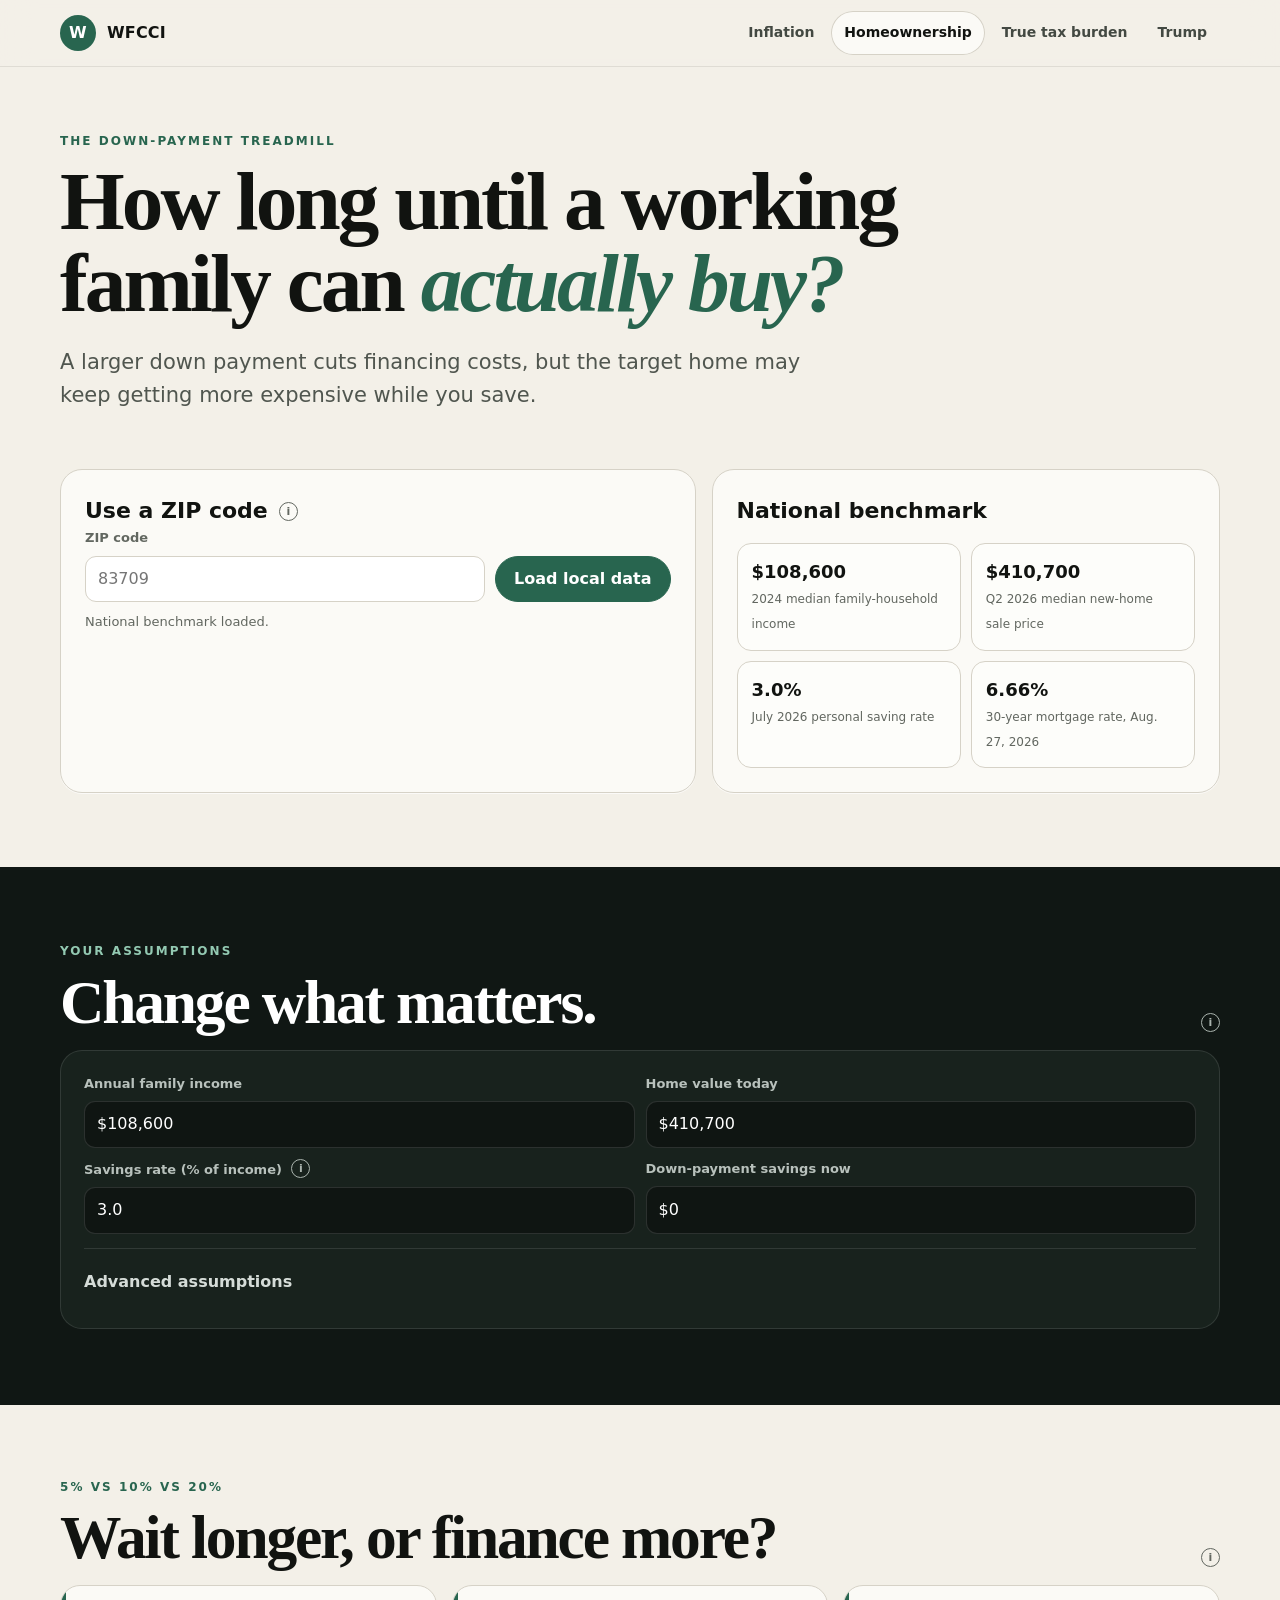
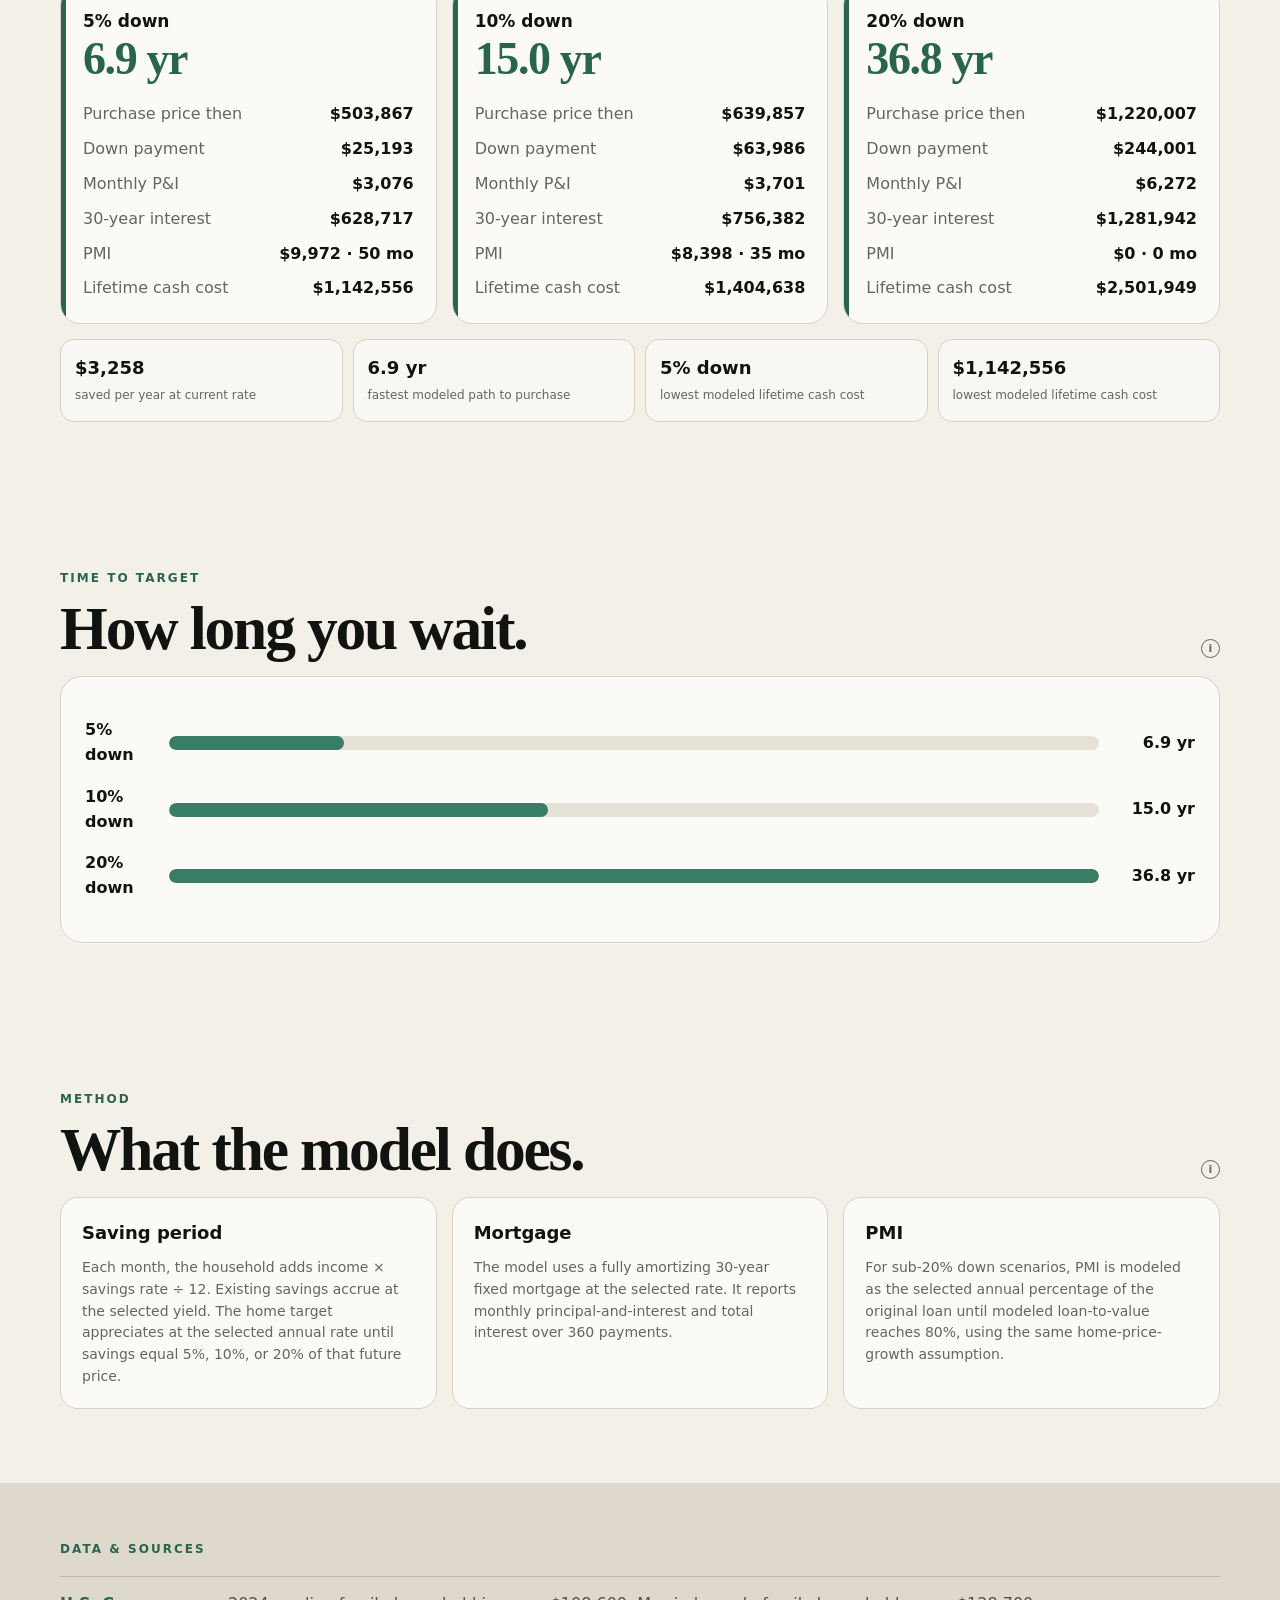
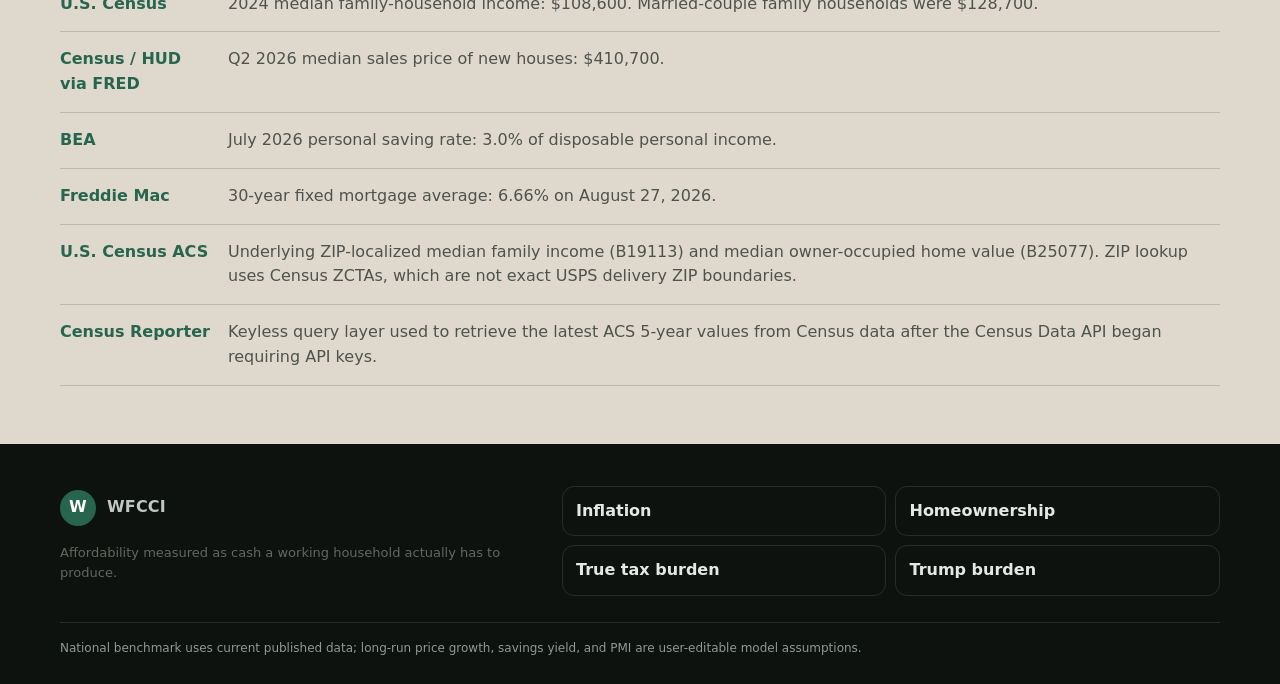
==== commit a224f755: "Remove stray literal newline marker from sources" ====
--- a/homeownership.html
+++ b/homeownership.html
@@ -80,7 +80,8 @@
 <a class="source-link" href="https://fred.stlouisfed.org/series/MSPUS" target="_blank" rel="noreferrer"><strong>Census / HUD via FRED</strong><span>Q2 2026 median sales price of new houses: $410,700.</span></a>
 <a class="source-link" href="https://www.bea.gov/data/income-saving/personal-saving-rate" target="_blank" rel="noreferrer"><strong>BEA</strong><span>July 2026 personal saving rate: 3.0% of disposable personal income.</span></a>
 <a class="source-link" href="https://www.freddiemac.com/pmms" target="_blank" rel="noreferrer"><strong>Freddie Mac</strong><span>30-year fixed mortgage average: 6.66% on August 27, 2026.</span></a>
-<a class="source-link" href="https://www.census.gov/programs-surveys/acs/data/summary-file.2024.html" target="_blank" rel="noreferrer"><strong>U.S. Census ACS</strong><span>Underlying ZIP-localized median family income (B19113) and median owner-occupied home value (B25077). ZIP lookup uses Census ZCTAs, which are not exact USPS delivery ZIP boundaries.</span></a>\n<a class="source-link" href="https://censusreporter.org/" target="_blank" rel="noreferrer"><strong>Census Reporter</strong><span>Keyless query layer used to retrieve the latest ACS 5-year values from Census data after the Census Data API began requiring API keys.</span></a>
+<a class="source-link" href="https://www.census.gov/programs-surveys/acs/data/summary-file.2024.html" target="_blank" rel="noreferrer"><strong>U.S. Census ACS</strong><span>Underlying ZIP-localized median family income (B19113) and median owner-occupied home value (B25077). ZIP lookup uses Census ZCTAs, which are not exact USPS delivery ZIP boundaries.</span></a>
+<a class="source-link" href="https://censusreporter.org/" target="_blank" rel="noreferrer"><strong>Census Reporter</strong><span>Keyless query layer used to retrieve the latest ACS 5-year values from Census data after the Census Data API began requiring API keys.</span></a>
 </div></div></section>
 </main>
 
--- a/styles.css
+++ b/styles.css
@@ -165,3 +165,32 @@
   .driver-multiple{font-size:31px}
   .driver-dollar{margin-top:7px}
 }
+
+/* Mobile nav: keep all four destinations visible without horizontal scrolling */
+@media(max-width:900px){
+  .mobile-tabs{
+    display:grid;
+    grid-template-columns:1fr 1.55fr .8fr .85fr;
+    gap:6px;
+    padding:0 14px 10px;
+    overflow:visible;
+  }
+  .mobile-tabs .nav-link{
+    width:100%;
+    min-width:0;
+    min-height:44px;
+    justify-content:center;
+    padding:8px 5px;
+    font-size:clamp(11px,3.05vw,13px);
+    line-height:1;
+    letter-spacing:-.01em;
+    overflow:hidden;
+    text-overflow:clip;
+  }
+}
+
+.hero-kicker .kicker-years{margin-left:.5em}
+@media(max-width:640px){
+  .hero-kicker span{display:block}
+  .hero-kicker .kicker-years{margin-left:0;margin-top:2px}
+}
